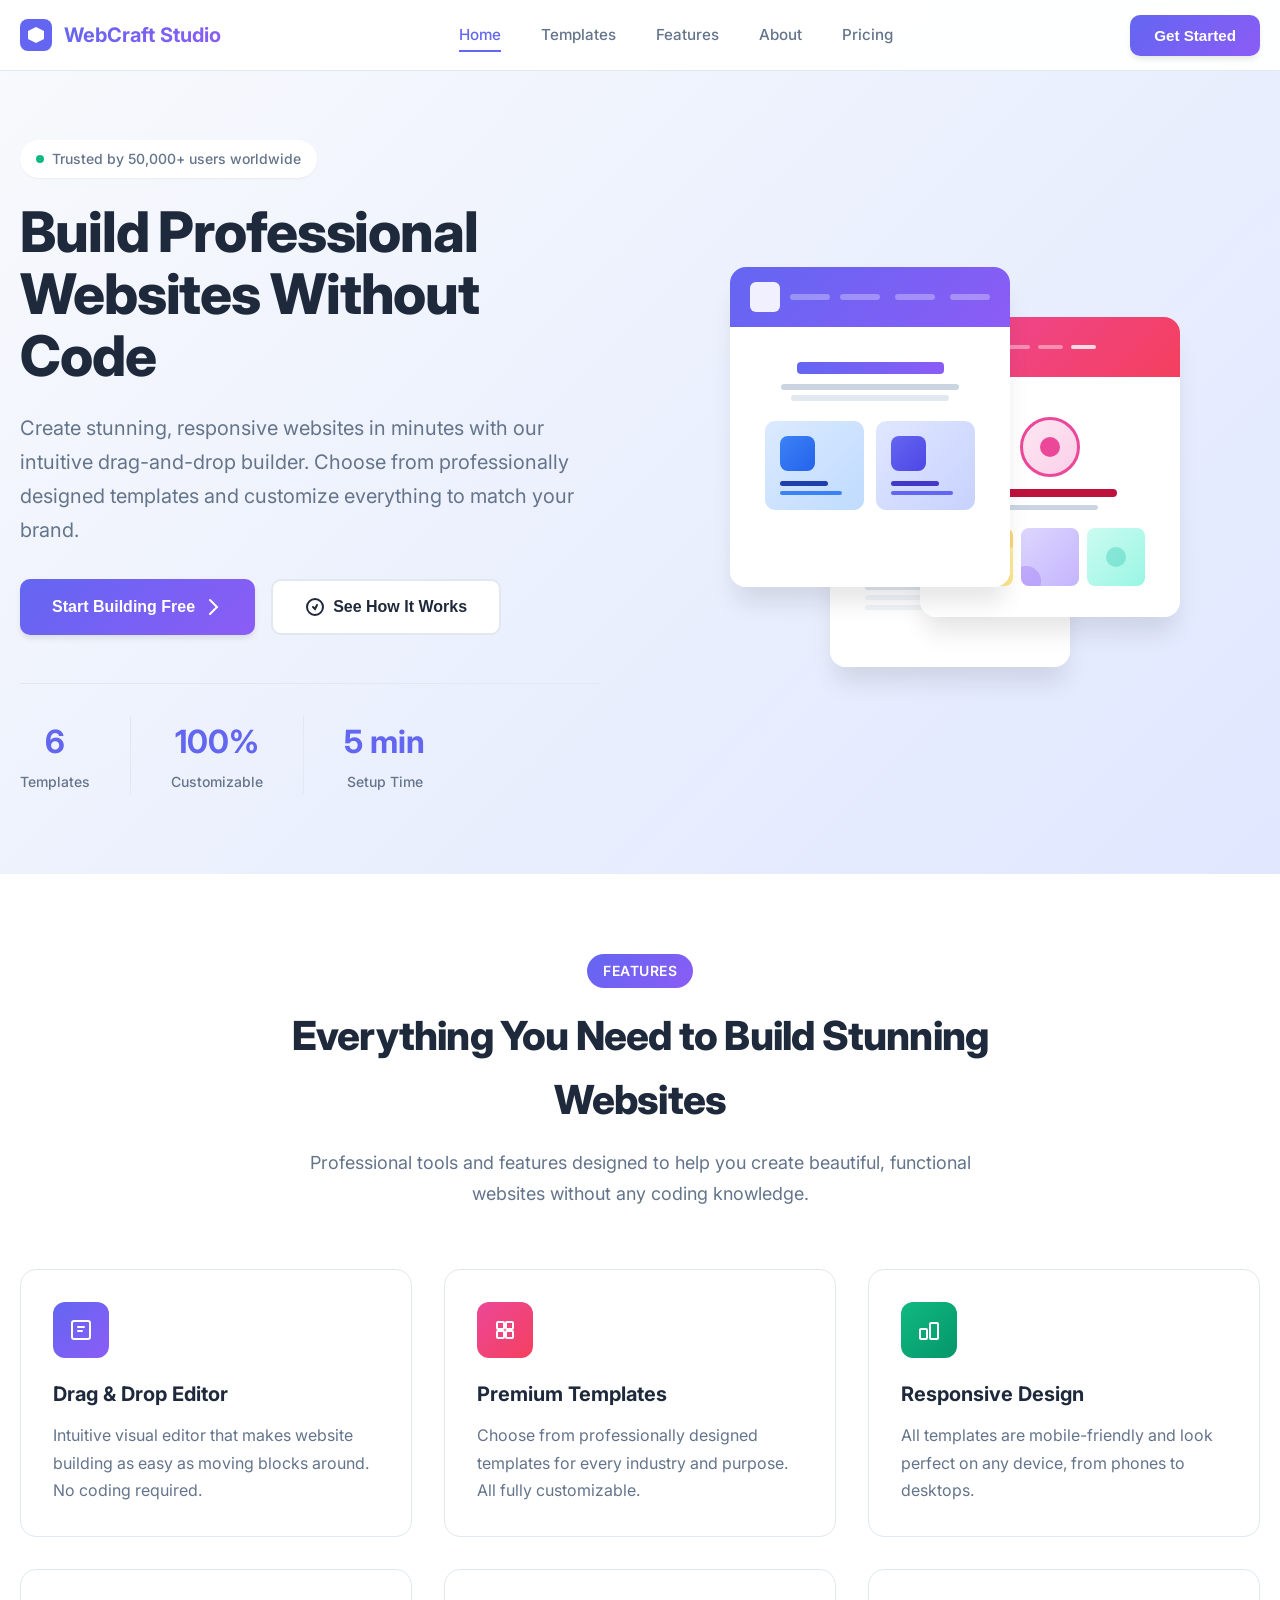
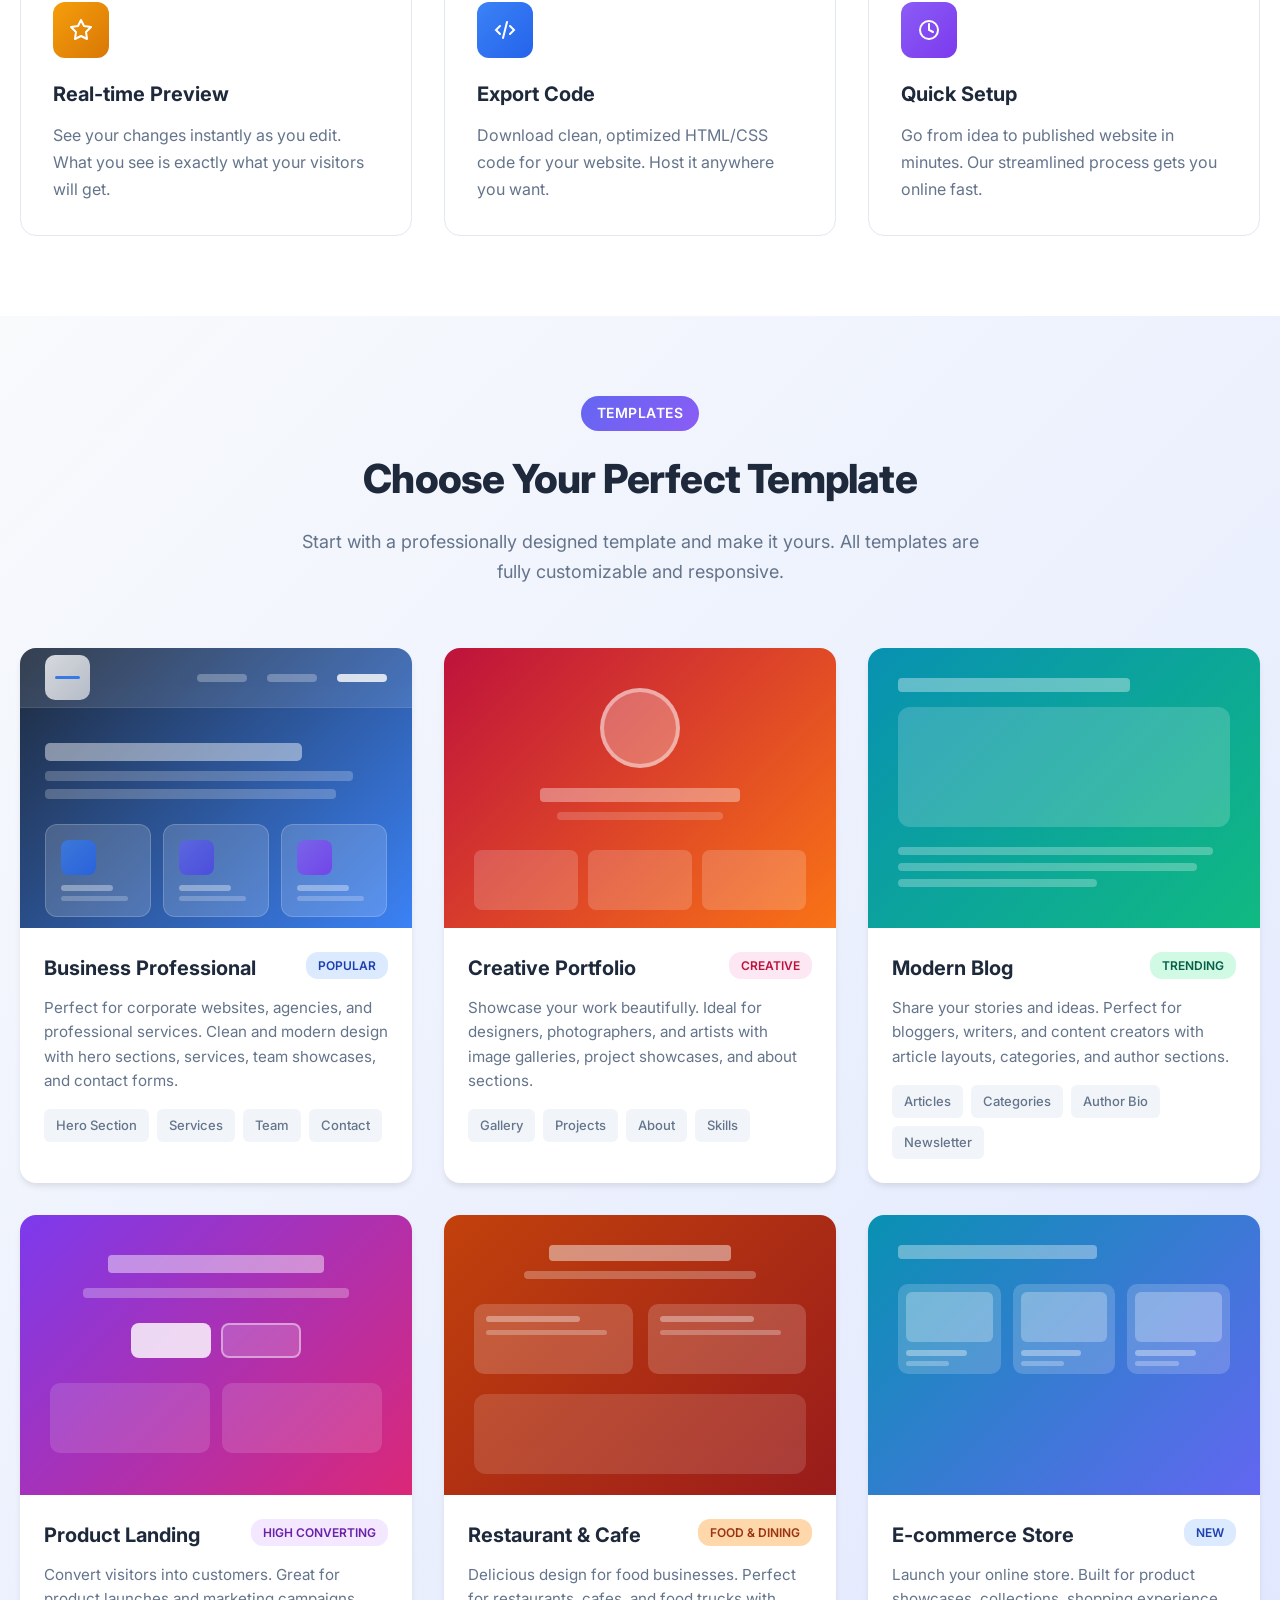
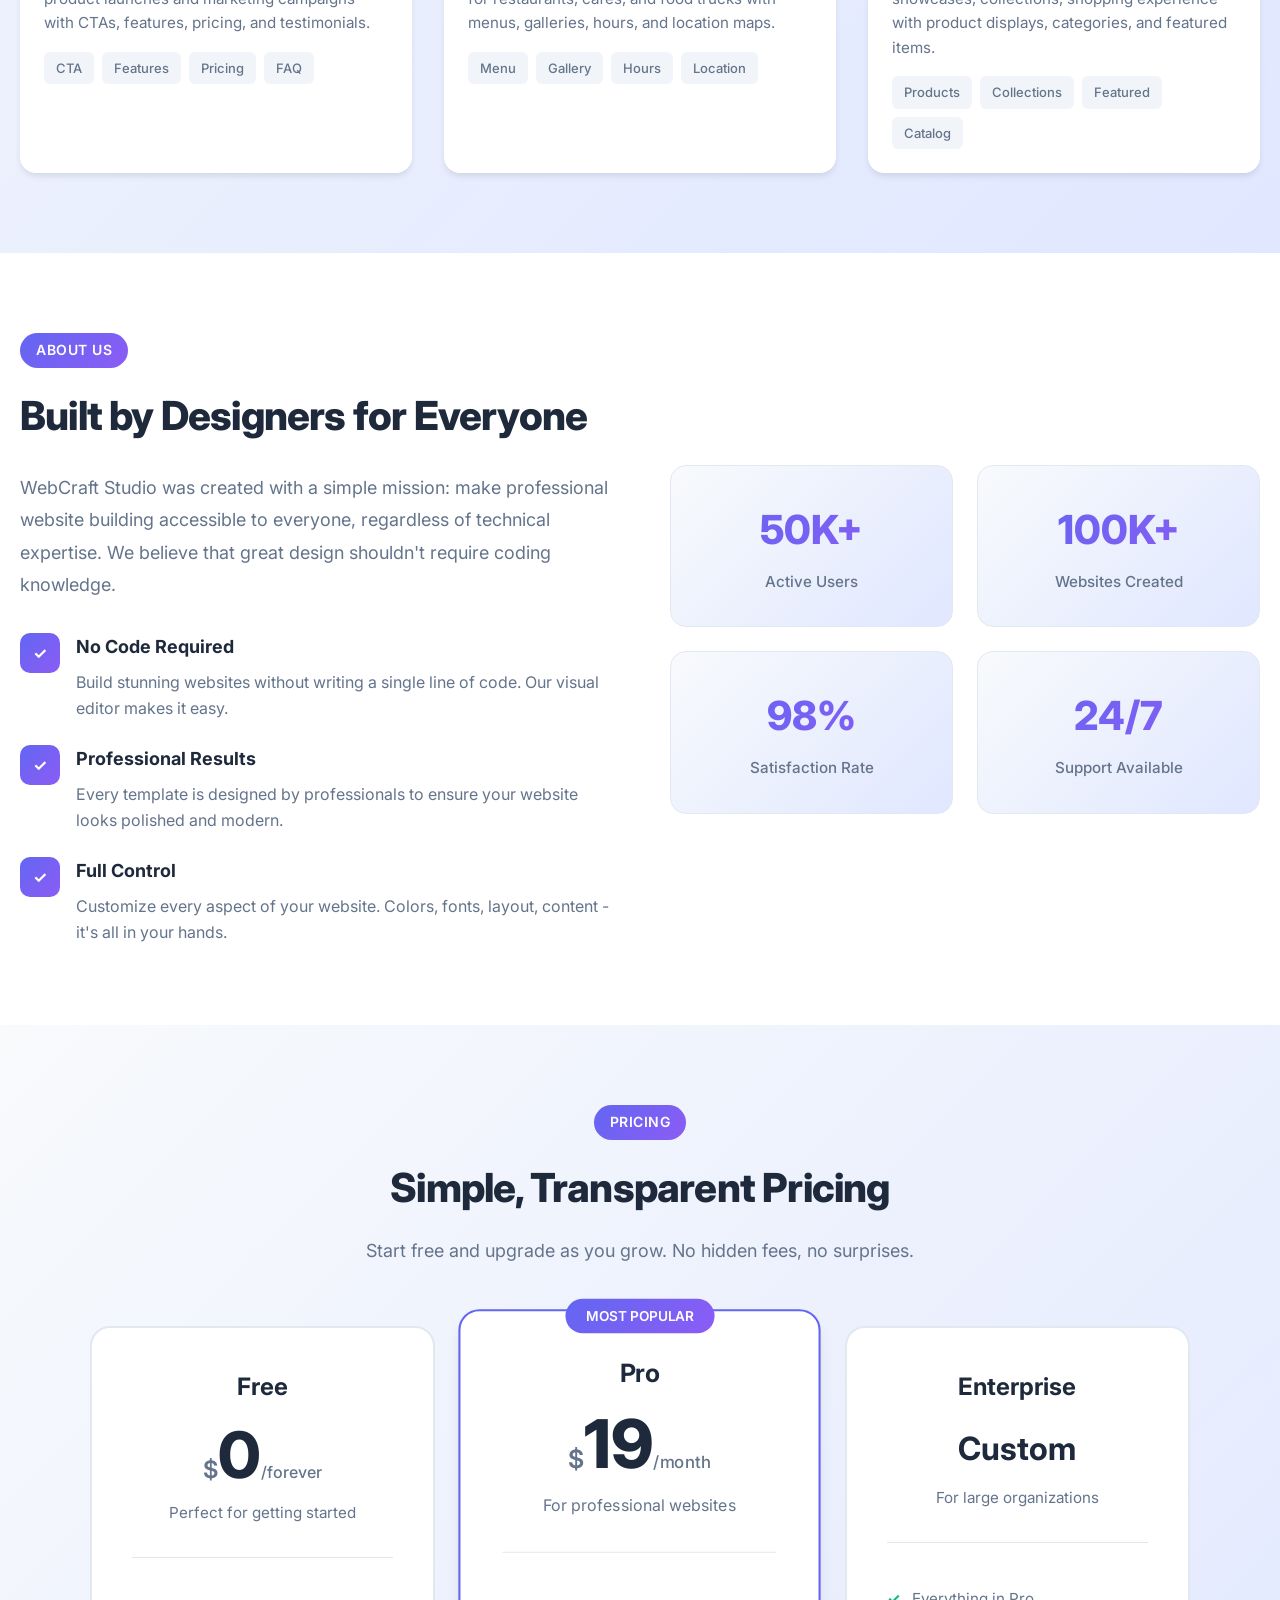
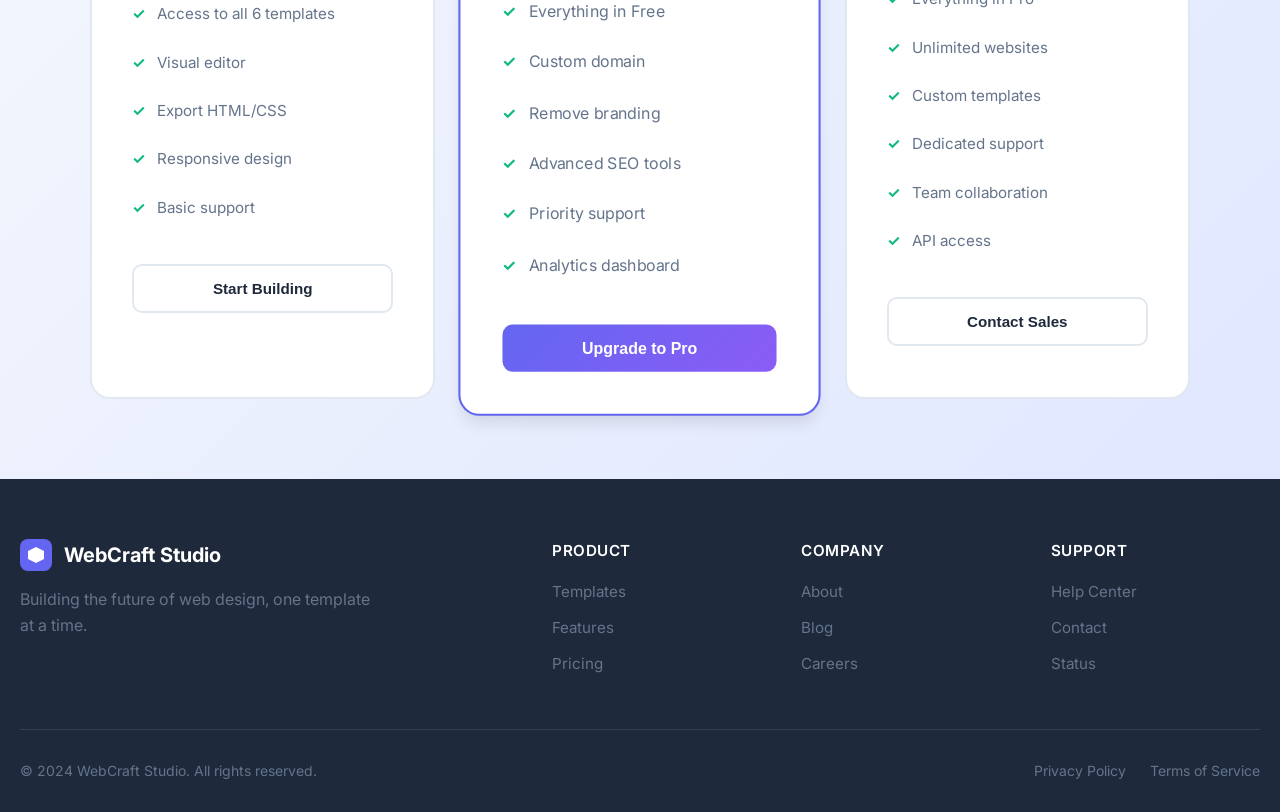
==== Frotend/index.html @ 10e868ba "Add files via upload" ====
<!DOCTYPE html>
<html lang="en">
<head>
    <meta charset="UTF-8">
    <meta name="viewport" content="width=device-width, initial-scale=1.0">
    <title>WebCraft Studio - Professional Website Builder</title>
    <link rel="stylesheet" href="styles.css">
    <link href="https://fonts.googleapis.com/css2?family=Inter:wght@300;400;500;600;700;800&display=swap" rel="stylesheet">
</head>
<body>
    <!-- Navigation -->
    <nav class="navbar">
        <div class="nav-container">
            <div class="nav-brand">
                <svg width="32" height="32" viewBox="0 0 32 32" fill="none">
                    <rect width="32" height="32" rx="8" fill="url(#gradient)"/>
                    <path d="M8 12L16 8L24 12V20L16 24L8 20V12Z" fill="white"/>
                    <defs>
                        <linearGradient id="gradient" x1="0" y1="0" x2="32" y2="32">
                            <stop offset="0%" stop-color="#6366f1"/>
                            <stop offset="100%" stop-color="#8b5cf6"/>
                        </linearGradient>
                    </defs>
                </svg>
                <span class="brand-name">WebCraft Studio</span>
            </div>
            <ul class="nav-links">
                <li><a href="#home" class="nav-link active">Home</a></li>
                <li><a href="#templates" class="nav-link">Templates</a></li>
                <li><a href="#features" class="nav-link">Features</a></li>
                <li><a href="#about" class="nav-link">About</a></li>
                <li><a href="#pricing" class="nav-link">Pricing</a></li>
            </ul>
            <button class="btn-primary" onclick="scrollToTemplates()">Get Started</button>
        </div>
    </nav>

    <!-- Hero Section -->
    <section id="home" class="hero-section">
        <div class="hero-container">
            <div class="hero-content">
                <div class="hero-badge">
                    <span class="badge-dot"></span>
                    <span>Trusted by 50,000+ users worldwide</span>
                </div>
                <h1 class="hero-title">Build Professional Websites Without Code</h1>
                <p class="hero-description">Create stunning, responsive websites in minutes with our intuitive drag-and-drop builder. Choose from professionally designed templates and customize everything to match your brand.</p>
                <div class="hero-actions">
                    <button class="btn-primary btn-large" onclick="scrollToTemplates()">
                        Start Building Free
                        <svg width="20" height="20" viewBox="0 0 20 20" fill="none">
                            <path d="M7 3L14 10L7 17" stroke="currentColor" stroke-width="2" stroke-linecap="round"/>
                        </svg>
                    </button>
                    <button class="btn-secondary btn-large" onclick="window.location.href='#features'">
                        <svg width="20" height="20" viewBox="0 0 20 20" fill="none">
                            <circle cx="10" cy="10" r="8" stroke="currentColor" stroke-width="2"/>
                            <path d="M8 10L10 12L12 8" stroke="currentColor" stroke-width="2" stroke-linecap="round"/>
                        </svg>
                        See How It Works
                    </button>
                </div>
                <div class="hero-stats">
                    <div class="stat-item">
                        <div class="stat-number">6</div>
                        <div class="stat-label">Templates</div>
                    </div>
                    <div class="stat-divider"></div>
                    <div class="stat-item">
                        <div class="stat-number">100%</div>
                        <div class="stat-label">Customizable</div>
                    </div>
                    <div class="stat-divider"></div>
                    <div class="stat-item">
                        <div class="stat-number">5 min</div>
                        <div class="stat-label">Setup Time</div>
                    </div>
                </div>
            </div>
            <div class="hero-visual">
                <div class="visual-card card-1">
                    <div class="card-header">
                        <div style="display: flex; align-items: center; padding: 15px 20px; gap: 10px;">
                            <div style="width: 30px; height: 30px; background: white; border-radius: 6px; opacity: 0.9;"></div>
                            <div style="flex: 1; height: 6px; background: rgba(255,255,255,0.3); border-radius: 3px; max-width: 100px;"></div>
                            <div style="display: flex; gap: 15px; margin-left: auto;">
                                <div style="width: 40px; height: 6px; background: rgba(255,255,255,0.3); border-radius: 3px;"></div>
                                <div style="width: 40px; height: 6px; background: rgba(255,255,255,0.3); border-radius: 3px;"></div>
                                <div style="width: 40px; height: 6px; background: rgba(255,255,255,0.3); border-radius: 3px;"></div>
                            </div>
                        </div>
                    </div>
                    <div class="card-body">
                        <div style="text-align: center; padding: 15px;">
                            <div class="card-content-line" style="width: 70%; height: 12px; background: linear-gradient(90deg, #6366f1 0%, #8b5cf6 100%); border-radius: 4px; margin: 0 auto 10px;"></div>
                            <div class="card-content-line" style="width: 85%; height: 6px; background: #cbd5e1; border-radius: 4px; margin: 0 auto 5px;"></div>
                            <div class="card-content-line" style="width: 75%; height: 6px; background: #e2e8f0; border-radius: 4px; margin: 0 auto 20px;"></div>
                            <div style="display: grid; grid-template-columns: 1fr 1fr; gap: 12px;">
                                <div style="background: linear-gradient(135deg, #dbeafe 0%, #bfdbfe 100%); border-radius: 10px; padding: 15px; position: relative;">
                                    <div style="width: 35px; height: 35px; background: linear-gradient(135deg, #3b82f6 0%, #2563eb 100%); border-radius: 8px; margin-bottom: 10px;"></div>
                                    <div style="height: 5px; background: #1e40af; border-radius: 3px; width: 70%; margin-bottom: 5px;"></div>
                                    <div style="height: 4px; background: #3b82f6; border-radius: 3px; width: 90%;"></div>
                                </div>
                                <div style="background: linear-gradient(135deg, #e0e7ff 0%, #c7d2fe 100%); border-radius: 10px; padding: 15px; position: relative;">
                                    <div style="width: 35px; height: 35px; background: linear-gradient(135deg, #6366f1 0%, #4f46e5 100%); border-radius: 8px; margin-bottom: 10px;"></div>
                                    <div style="height: 5px; background: #4338ca; border-radius: 3px; width: 70%; margin-bottom: 5px;"></div>
                                    <div style="height: 4px; background: #6366f1; border-radius: 3px; width: 90%;"></div>
                                </div>
                            </div>
                        </div>
                    </div>
                </div>
                <div class="visual-card card-2">
                    <div class="card-header" style="background: linear-gradient(135deg, #ec4899 0%, #f43f5e 100%);">
                        <div style="display: flex; justify-content: center; align-items: center; height: 100%; gap: 8px;">
                            <div style="width: 25px; height: 4px; background: rgba(255,255,255,0.4); border-radius: 2px;"></div>
                            <div style="width: 25px; height: 4px; background: rgba(255,255,255,0.4); border-radius: 2px;"></div>
                            <div style="width: 25px; height: 4px; background: rgba(255,255,255,0.8); border-radius: 2px;"></div>
                        </div>
                    </div>
                    <div class="card-body">
                        <div style="text-align: center; padding: 20px 15px;">
                            <div style="width: 60px; height: 60px; background: linear-gradient(135deg, #fce7f3 0%, #fbcfe8 100%); border: 3px solid #ec4899; border-radius: 50%; margin: 0 auto 12px; position: relative;">
                                <div style="position: absolute; top: 50%; left: 50%; transform: translate(-50%, -50%); width: 20px; height: 20px; background: #ec4899; border-radius: 50%;"></div>
                            </div>
                            <div class="card-content-line" style="width: 70%; height: 8px; background: #be123c; border-radius: 4px; margin: 0 auto 8px;"></div>
                            <div class="card-content-line" style="width: 50%; height: 5px; background: #cbd5e1; border-radius: 4px; margin: 0 auto 18px;"></div>
                            <div style="display: grid; grid-template-columns: 1fr 1fr 1fr; gap: 8px;">
                                <div style="aspect-ratio: 1; background: linear-gradient(135deg, #fef3c7 0%, #fde68a 100%); border-radius: 8px; position: relative; overflow: hidden;">
                                    <div style="position: absolute; top: -10px; right: -10px; width: 30px; height: 30px; background: rgba(245, 158, 11, 0.3); border-radius: 50%;"></div>
                                </div>
                                <div style="aspect-ratio: 1; background: linear-gradient(135deg, #ddd6fe 0%, #c4b5fd 100%); border-radius: 8px; position: relative; overflow: hidden;">
                                    <div style="position: absolute; bottom: -10px; left: -10px; width: 30px; height: 30px; background: rgba(139, 92, 246, 0.3); border-radius: 50%;"></div>
                                </div>
                                <div style="aspect-ratio: 1; background: linear-gradient(135deg, #ccfbf1 0%, #99f6e4 100%); border-radius: 8px; position: relative; overflow: hidden;">
                                    <div style="position: absolute; top: 50%; left: 50%; transform: translate(-50%, -50%); width: 20px; height: 20px; background: rgba(20, 184, 166, 0.3); border-radius: 50%;"></div>
                                </div>
                            </div>
                        </div>
                    </div>
                </div>
                <div class="visual-card card-3">
                    <div class="card-header" style="background: linear-gradient(135deg, #10b981 0%, #059669 100%);">
                        <div style="padding: 15px 20px;">
                            <div style="height: 8px; background: rgba(255,255,255,0.9); border-radius: 4px; width: 50%;"></div>
                        </div>
                    </div>
                    <div class="card-body">
                        <div style="padding: 15px;">
                            <div class="card-content-line" style="width: 75%; height: 9px; background: #065f46; border-radius: 4px; margin-bottom: 12px;"></div>
                            <div style="height: 70px; background: linear-gradient(135deg, #d1fae5 0%, #a7f3d0 100%); border-radius: 10px; margin-bottom: 12px; position: relative; overflow: hidden;">
                                <div style="position: absolute; top: 0; left: 0; right: 0; height: 25px; background: linear-gradient(90deg, rgba(16,185,129,0.2) 0%, rgba(5,150,105,0.3) 100%);"></div>
                                <div style="position: absolute; bottom: 10px; left: 10px; right: 10px;">
                                    <div style="height: 4px; background: rgba(5,150,105,0.4); border-radius: 2px; width: 80%; margin-bottom: 4px;"></div>
                                    <div style="height: 4px; background: rgba(5,150,105,0.3); border-radius: 2px; width: 60%;"></div>
                                </div>
                            </div>
                            <div class="card-content-line" style="width: 90%; height: 5px; background: #e2e8f0; border-radius: 3px; margin-bottom: 5px;"></div>
                            <div class="card-content-line" style="width: 85%; height: 5px; background: #f1f5f9; border-radius: 3px; margin-bottom: 5px;"></div>
                            <div class="card-content-line" style="width: 65%; height: 5px; background: #f1f5f9; border-radius: 3px;"></div>
                        </div>
                    </div>
                </div>
            </div>
        </div>
    </section>

    <!-- Features Section -->
    <section id="features" class="features-section">
        <div class="section-container">
            <div class="section-header">
                <span class="section-badge">Features</span>
                <h2 class="section-title">Everything You Need to Build Stunning Websites</h2>
                <p class="section-description">Professional tools and features designed to help you create beautiful, functional websites without any coding knowledge.</p>
            </div>
            <div class="features-grid">
                <div class="feature-card">
                    <div class="feature-icon" style="background: linear-gradient(135deg, #6366f1 0%, #8b5cf6 100%);">
                        <svg width="24" height="24" viewBox="0 0 24 24" fill="none">
                            <rect x="3" y="3" width="18" height="18" rx="2" stroke="white" stroke-width="2"/>
                            <path d="M9 9H15M9 13H13" stroke="white" stroke-width="2" stroke-linecap="round"/>
                        </svg>
                    </div>
                    <h3>Drag & Drop Editor</h3>
                    <p>Intuitive visual editor that makes website building as easy as moving blocks around. No coding required.</p>
                </div>
                <div class="feature-card">
                    <div class="feature-icon" style="background: linear-gradient(135deg, #ec4899 0%, #f43f5e 100%);">
                        <svg width="24" height="24" viewBox="0 0 24 24" fill="none">
                            <rect x="4" y="4" width="7" height="7" rx="1" stroke="white" stroke-width="2"/>
                            <rect x="13" y="4" width="7" height="7" rx="1" stroke="white" stroke-width="2"/>
                            <rect x="4" y="13" width="7" height="7" rx="1" stroke="white" stroke-width="2"/>
                            <rect x="13" y="13" width="7" height="7" rx="1" stroke="white" stroke-width="2"/>
                        </svg>
                    </div>
                    <h3>Premium Templates</h3>
                    <p>Choose from professionally designed templates for every industry and purpose. All fully customizable.</p>
                </div>
                <div class="feature-card">
                    <div class="feature-icon" style="background: linear-gradient(135deg, #10b981 0%, #059669 100%);">
                        <svg width="24" height="24" viewBox="0 0 24 24" fill="none">
                            <rect x="3" y="11" width="7" height="10" rx="1" stroke="white" stroke-width="2"/>
                            <rect x="13" y="5" width="8" height="16" rx="1" stroke="white" stroke-width="2"/>
                        </svg>
                    </div>
                    <h3>Responsive Design</h3>
                    <p>All templates are mobile-friendly and look perfect on any device, from phones to desktops.</p>
                </div>
                <div class="feature-card">
                    <div class="feature-icon" style="background: linear-gradient(135deg, #f59e0b 0%, #d97706 100%);">
                        <svg width="24" height="24" viewBox="0 0 24 24" fill="none">
                            <path d="M12 2L15 8L22 9L17 14L18 21L12 18L6 21L7 14L2 9L9 8L12 2Z" stroke="white" stroke-width="2" stroke-linejoin="round"/>
                        </svg>
                    </div>
                    <h3>Real-time Preview</h3>
                    <p>See your changes instantly as you edit. What you see is exactly what your visitors will get.</p>
                </div>
                <div class="feature-card">
                    <div class="feature-icon" style="background: linear-gradient(135deg, #3b82f6 0%, #2563eb 100%);">
                        <svg width="24" height="24" viewBox="0 0 24 24" fill="none">
                            <path d="M7 8L3 12L7 16M17 8L21 12L17 16M14 4L10 20" stroke="white" stroke-width="2" stroke-linecap="round"/>
                        </svg>
                    </div>
                    <h3>Export Code</h3>
                    <p>Download clean, optimized HTML/CSS code for your website. Host it anywhere you want.</p>
                </div>
                <div class="feature-card">
                    <div class="feature-icon" style="background: linear-gradient(135deg, #8b5cf6 0%, #7c3aed 100%);">
                        <svg width="24" height="24" viewBox="0 0 24 24" fill="none">
                            <circle cx="12" cy="12" r="9" stroke="white" stroke-width="2"/>
                            <path d="M12 6V12L16 14" stroke="white" stroke-width="2" stroke-linecap="round"/>
                        </svg>
                    </div>
                    <h3>Quick Setup</h3>
                    <p>Go from idea to published website in minutes. Our streamlined process gets you online fast.</p>
                </div>
            </div>
        </div>
    </section>

    <!-- Templates Section -->
    <section id="templates" class="templates-section">
        <div class="section-container">
            <div class="section-header">
                <span class="section-badge">Templates</span>
                <h2 class="section-title">Choose Your Perfect Template</h2>
                <p class="section-description">Start with a professionally designed template and make it yours. All templates are fully customizable and responsive.</p>
            </div>
            <div class="templates-grid">
                <!-- Template 1: Business -->
                <div class="template-card" data-template="business">
                    <div class="template-image" style="background: linear-gradient(135deg, #1e293b 0%, #3b82f6 100%); position: relative; overflow: hidden;">
                        <div class="template-mockup">
                            <div class="mockup-header" style="background: rgba(255,255,255,0.12); height: 60px; display: flex; align-items: center; padding: 0 25px; gap: 15px; border-bottom: 1px solid rgba(255,255,255,0.1);">
                                <div style="width: 45px; height: 45px; background: linear-gradient(135deg, rgba(255,255,255,0.9) 0%, rgba(255,255,255,0.7) 100%); border-radius: 10px; display: flex; align-items: center; justify-content: center;">
                                    <div style="width: 25px; height: 3px; background: #3b82f6; border-radius: 2px;"></div>
                                </div>
                                <div style="flex: 1; display: flex; gap: 20px; justify-content: flex-end;">
                                    <div style="height: 8px; background: rgba(255,255,255,0.3); border-radius: 4px; width: 50px;"></div>
                                    <div style="height: 8px; background: rgba(255,255,255,0.3); border-radius: 4px; width: 50px;"></div>
                                    <div style="height: 8px; background: rgba(255,255,255,0.9); border-radius: 4px; width: 50px;"></div>
                                </div>
                            </div>
                            <div style="padding: 35px 25px;">
                                <div style="height: 18px; background: rgba(255,255,255,0.5); border-radius: 5px; margin-bottom: 10px; width: 75%;"></div>
                                <div style="height: 10px; background: rgba(255,255,255,0.25); border-radius: 4px; margin-bottom: 8px; width: 90%;"></div>
                                <div style="height: 10px; background: rgba(255,255,255,0.25); border-radius: 4px; margin-bottom: 25px; width: 85%;"></div>
                                <div style="display: grid; grid-template-columns: 1fr 1fr 1fr; gap: 12px;">
                                    <div style="background: rgba(255,255,255,0.18); border-radius: 12px; padding: 15px; border: 1px solid rgba(255,255,255,0.2);">
                                        <div style="width: 35px; height: 35px; background: linear-gradient(135deg, rgba(59,130,246,0.8) 0%, rgba(37,99,235,0.9) 100%); border-radius: 8px; margin-bottom: 10px;"></div>
                                        <div style="height: 6px; background: rgba(255,255,255,0.4); border-radius: 3px; width: 70%; margin-bottom: 5px;"></div>
                                        <div style="height: 5px; background: rgba(255,255,255,0.25); border-radius: 3px; width: 90%;"></div>
                                    </div>
                                    <div style="background: rgba(255,255,255,0.18); border-radius: 12px; padding: 15px; border: 1px solid rgba(255,255,255,0.2);">
                                        <div style="width: 35px; height: 35px; background: linear-gradient(135deg, rgba(99,102,241,0.8) 0%, rgba(79,70,229,0.9) 100%); border-radius: 8px; margin-bottom: 10px;"></div>
                                        <div style="height: 6px; background: rgba(255,255,255,0.4); border-radius: 3px; width: 70%; margin-bottom: 5px;"></div>
                                        <div style="height: 5px; background: rgba(255,255,255,0.25); border-radius: 3px; width: 90%;"></div>
                                    </div>
                                    <div style="background: rgba(255,255,255,0.18); border-radius: 12px; padding: 15px; border: 1px solid rgba(255,255,255,0.2);">
                                        <div style="width: 35px; height: 35px; background: linear-gradient(135deg, rgba(139,92,246,0.8) 0%, rgba(124,58,237,0.9) 100%); border-radius: 8px; margin-bottom: 10px;"></div>
                                        <div style="height: 6px; background: rgba(255,255,255,0.4); border-radius: 3px; width: 70%; margin-bottom: 5px;"></div>
                                        <div style="height: 5px; background: rgba(255,255,255,0.25); border-radius: 3px; width: 90%;"></div>
                                    </div>
                                </div>
                            </div>
                        </div>
                        <div class="template-overlay">
                            <button class="btn-preview" onclick="selectTemplate('business')">
                                Select Template
                                <svg width="16" height="16" viewBox="0 0 16 16" fill="none">
                                    <path d="M6 3L11 8L6 13" stroke="currentColor" stroke-width="2" stroke-linecap="round"/>
                                </svg>
                            </button>
                        </div>
                    </div>
                    <div class="template-info">
                        <div class="template-header">
                            <h3>Business Professional</h3>
                            <span class="template-badge popular">Popular</span>
                        </div>
                        <p>Perfect for corporate websites, agencies, and professional services. Clean and modern design with hero sections, services, team showcases, and contact forms.</p>
                        <div class="template-features">
                            <span class="feature-tag">Hero Section</span>
                            <span class="feature-tag">Services</span>
                            <span class="feature-tag">Team</span>
                            <span class="feature-tag">Contact</span>
                        </div>
                    </div>
                </div>

                <!-- Template 2: Portfolio -->
                <div class="template-card" data-template="portfolio">
                    <div class="template-image" style="background: linear-gradient(135deg, #be123c 0%, #f97316 100%); position: relative; overflow: hidden;">
                        <div class="template-mockup">
                            <div style="padding: 40px 30px; text-align: center;">
                                <div style="width: 80px; height: 80px; background: rgba(255,255,255,0.3); border-radius: 50%; margin: 0 auto 20px; border: 4px solid rgba(255,255,255,0.5);"></div>
                                <div style="height: 14px; background: rgba(255,255,255,0.4); border-radius: 4px; margin: 0 auto 10px; width: 60%;"></div>
                                <div style="height: 8px; background: rgba(255,255,255,0.2); border-radius: 4px; margin: 0 auto 30px; width: 50%;"></div>
                                <div style="display: grid; grid-template-columns: 1fr 1fr 1fr; gap: 10px;">
                                    <div style="height: 60px; background: rgba(255,255,255,0.2); border-radius: 8px;"></div>
                                    <div style="height: 60px; background: rgba(255,255,255,0.2); border-radius: 8px;"></div>
                                    <div style="height: 60px; background: rgba(255,255,255,0.2); border-radius: 8px;"></div>
                                </div>
                            </div>
                        </div>
                        <div class="template-overlay">
                            <button class="btn-preview" onclick="selectTemplate('portfolio')">
                                Select Template
                                <svg width="16" height="16" viewBox="0 0 16 16" fill="none">
                                    <path d="M6 3L11 8L6 13" stroke="currentColor" stroke-width="2" stroke-linecap="round"/>
                                </svg>
                            </button>
                        </div>
                    </div>
                    <div class="template-info">
                        <div class="template-header">
                            <h3>Creative Portfolio</h3>
                            <span class="template-badge creative">Creative</span>
                        </div>
                        <p>Showcase your work beautifully. Ideal for designers, photographers, and artists with image galleries, project showcases, and about sections.</p>
                        <div class="template-features">
                            <span class="feature-tag">Gallery</span>
                            <span class="feature-tag">Projects</span>
                            <span class="feature-tag">About</span>
                            <span class="feature-tag">Skills</span>
                        </div>
                    </div>
                </div>

                <!-- Template 3: Blog -->
                <div class="template-card" data-template="blog">
                    <div class="template-image" style="background: linear-gradient(135deg, #0891b2 0%, #10b981 100%); position: relative; overflow: hidden;">
                        <div class="template-mockup">
                            <div style="padding: 30px;">
                                <div style="height: 14px; background: rgba(255,255,255,0.4); border-radius: 4px; margin-bottom: 15px; width: 70%;"></div>
                                <div style="height: 120px; background: rgba(255,255,255,0.2); border-radius: 12px; margin-bottom: 20px;"></div>
                                <div style="height: 8px; background: rgba(255,255,255,0.3); border-radius: 4px; margin-bottom: 8px; width: 95%;"></div>
                                <div style="height: 8px; background: rgba(255,255,255,0.3); border-radius: 4px; margin-bottom: 8px; width: 90%;"></div>
                                <div style="height: 8px; background: rgba(255,255,255,0.3); border-radius: 4px; width: 60%;"></div>
                            </div>
                        </div>
                        <div class="template-overlay">
                            <button class="btn-preview" onclick="selectTemplate('blog')">
                                Select Template
                                <svg width="16" height="16" viewBox="0 0 16 16" fill="none">
                                    <path d="M6 3L11 8L6 13" stroke="currentColor" stroke-width="2" stroke-linecap="round"/>
                                </svg>
                            </button>
                        </div>
                    </div>
                    <div class="template-info">
                        <div class="template-header">
                            <h3>Modern Blog</h3>
                            <span class="template-badge trending">Trending</span>
                        </div>
                        <p>Share your stories and ideas. Perfect for bloggers, writers, and content creators with article layouts, categories, and author sections.</p>
                        <div class="template-features">
                            <span class="feature-tag">Articles</span>
                            <span class="feature-tag">Categories</span>
                            <span class="feature-tag">Author Bio</span>
                            <span class="feature-tag">Newsletter</span>
                        </div>
                    </div>
                </div>

                <!-- Template 4: Landing Page -->
                <div class="template-card" data-template="landing">
                    <div class="template-image" style="background: linear-gradient(135deg, #7c3aed 0%, #db2777 100%); position: relative; overflow: hidden;">
                        <div class="template-mockup">
                            <div style="padding: 40px 30px; text-align: center;">
                                <div style="height: 18px; background: rgba(255,255,255,0.5); border-radius: 4px; margin: 0 auto 15px; width: 65%;"></div>
                                <div style="height: 10px; background: rgba(255,255,255,0.3); border-radius: 4px; margin: 0 auto 25px; width: 80%;"></div>
                                <div style="display: flex; gap: 10px; justify-content: center; margin-bottom: 25px;">
                                    <div style="width: 80px; height: 35px; background: rgba(255,255,255,0.9); border-radius: 8px;"></div>
                                    <div style="width: 80px; height: 35px; background: rgba(255,255,255,0.2); border-radius: 8px; border: 2px solid rgba(255,255,255,0.5);"></div>
                                </div>
                                <div style="display: grid; grid-template-columns: 1fr 1fr; gap: 12px;">
                                    <div style="height: 70px; background: rgba(255,255,255,0.15); border-radius: 10px;"></div>
                                    <div style="height: 70px; background: rgba(255,255,255,0.15); border-radius: 10px;"></div>
                                </div>
                            </div>
                        </div>
                        <div class="template-overlay">
                            <button class="btn-preview" onclick="selectTemplate('landing')">
                                Select Template
                                <svg width="16" height="16" viewBox="0 0 16 16" fill="none">
                                    <path d="M6 3L11 8L6 13" stroke="currentColor" stroke-width="2" stroke-linecap="round"/>
                                </svg>
                            </button>
                        </div>
                    </div>
                    <div class="template-info">
                        <div class="template-header">
                            <h3>Product Landing</h3>
                            <span class="template-badge converting">High Converting</span>
                        </div>
                        <p>Convert visitors into customers. Great for product launches and marketing campaigns with CTAs, features, pricing, and testimonials.</p>
                        <div class="template-features">
                            <span class="feature-tag">CTA</span>
                            <span class="feature-tag">Features</span>
                            <span class="feature-tag">Pricing</span>
                            <span class="feature-tag">FAQ</span>
                        </div>
                    </div>
                </div>

                <!-- Template 5: Restaurant -->
                <div class="template-card" data-template="restaurant">
                    <div class="template-image" style="background: linear-gradient(135deg, #c2410c 0%, #991b1b 100%); position: relative; overflow: hidden;">
                        <div class="template-mockup">
                            <div style="padding: 30px; text-align: center;">
                                <div style="height: 16px; background: rgba(255,255,255,0.5); border-radius: 4px; margin: 0 auto 10px; width: 55%;"></div>
                                <div style="height: 8px; background: rgba(255,255,255,0.3); border-radius: 4px; margin: 0 auto 25px; width: 70%;"></div>
                                <div style="display: grid; grid-template-columns: 1fr 1fr; gap: 15px; margin-bottom: 20px;">
                                    <div style="height: 70px; background: rgba(255,255,255,0.2); border-radius: 10px; padding: 12px;">
                                        <div style="height: 6px; background: rgba(255,255,255,0.4); border-radius: 3px; margin-bottom: 8px; width: 70%;"></div>
                                        <div style="height: 5px; background: rgba(255,255,255,0.3); border-radius: 3px; width: 90%;"></div>
                                    </div>
                                    <div style="height: 70px; background: rgba(255,255,255,0.2); border-radius: 10px; padding: 12px;">
                                        <div style="height: 6px; background: rgba(255,255,255,0.4); border-radius: 3px; margin-bottom: 8px; width: 70%;"></div>
                                        <div style="height: 5px; background: rgba(255,255,255,0.3); border-radius: 3px; width: 90%;"></div>
                                    </div>
                                </div>
                                <div style="height: 80px; background: rgba(255,255,255,0.15); border-radius: 12px;"></div>
                            </div>
                        </div>
                        <div class="template-overlay">
                            <button class="btn-preview" onclick="selectTemplate('restaurant')">
                                Select Template
                                <svg width="16" height="16" viewBox="0 0 16 16" fill="none">
                                    <path d="M6 3L11 8L6 13" stroke="currentColor" stroke-width="2" stroke-linecap="round"/>
                                </svg>
                            </button>
                        </div>
                    </div>
                    <div class="template-info">
                        <div class="template-header">
                            <h3>Restaurant & Cafe</h3>
                            <span class="template-badge food">Food & Dining</span>
                        </div>
                        <p>Delicious design for food businesses. Perfect for restaurants, cafes, and food trucks with menus, galleries, hours, and location maps.</p>
                        <div class="template-features">
                            <span class="feature-tag">Menu</span>
                            <span class="feature-tag">Gallery</span>
                            <span class="feature-tag">Hours</span>
                            <span class="feature-tag">Location</span>
                        </div>
                    </div>
                </div>

                <!-- Template 6: E-commerce (NEW) -->
                <div class="template-card" data-template="ecommerce">
                    <div class="template-image" style="background: linear-gradient(135deg, #0891b2 0%, #6366f1 100%); position: relative; overflow: hidden;">
                        <div class="template-mockup">
                            <div style="padding: 30px;">
                                <div style="height: 14px; background: rgba(255,255,255,0.4); border-radius: 4px; margin-bottom: 25px; width: 60%;"></div>
                                <div style="display: grid; grid-template-columns: 1fr 1fr 1fr; gap: 12px; margin-bottom: 20px;">
                                    <div style="background: rgba(255,255,255,0.2); border-radius: 10px; padding: 8px;">
                                        <div style="height: 50px; background: rgba(255,255,255,0.3); border-radius: 6px; margin-bottom: 8px;"></div>
                                        <div style="height: 6px; background: rgba(255,255,255,0.4); border-radius: 3px; margin-bottom: 5px; width: 70%;"></div>
                                        <div style="height: 5px; background: rgba(255,255,255,0.3); border-radius: 3px; width: 50%;"></div>
                                    </div>
                                    <div style="background: rgba(255,255,255,0.2); border-radius: 10px; padding: 8px;">
                                        <div style="height: 50px; background: rgba(255,255,255,0.3); border-radius: 6px; margin-bottom: 8px;"></div>
                                        <div style="height: 6px; background: rgba(255,255,255,0.4); border-radius: 3px; margin-bottom: 5px; width: 70%;"></div>
                                        <div style="height: 5px; background: rgba(255,255,255,0.3); border-radius: 3px; width: 50%;"></div>
                                    </div>
                                    <div style="background: rgba(255,255,255,0.2); border-radius: 10px; padding: 8px;">
                                        <div style="height: 50px; background: rgba(255,255,255,0.3); border-radius: 6px; margin-bottom: 8px;"></div>
                                        <div style="height: 6px; background: rgba(255,255,255,0.4); border-radius: 3px; margin-bottom: 5px; width: 70%;"></div>
                                        <div style="height: 5px; background: rgba(255,255,255,0.3); border-radius: 3px; width: 50%;"></div>
                                    </div>
                                </div>
                            </div>
                        </div>
                        <div class="template-overlay">
                            <button class="btn-preview" onclick="selectTemplate('ecommerce')">
                                Select Template
                                <svg width="16" height="16" viewBox="0 0 16 16" fill="none">
                                    <path d="M6 3L11 8L6 13" stroke="currentColor" stroke-width="2" stroke-linecap="round"/>
                                </svg>
                            </button>
                        </div>
                    </div>
                    <div class="template-info">
                        <div class="template-header">
                            <h3>E-commerce Store</h3>
                            <span class="template-badge new">New</span>
                        </div>
                        <p>Launch your online store. Built for product showcases, collections, shopping experience with product displays, categories, and featured items.</p>
                        <div class="template-features">
                            <span class="feature-tag">Products</span>
                            <span class="feature-tag">Collections</span>
                            <span class="feature-tag">Featured</span>
                            <span class="feature-tag">Catalog</span>
                        </div>
                    </div>
                </div>
            </div>
        </div>
    </section>

    <!-- About Section -->
    <section id="about" class="about-section">
        <div class="section-container">
            <div class="about-content">
                <div class="about-text">
                    <span class="section-badge">About Us</span>
                    <h2 class="section-title">Built by Designers for Everyone</h2>
                    <p class="about-description">WebCraft Studio was created with a simple mission: make professional website building accessible to everyone, regardless of technical expertise. We believe that great design shouldn't require coding knowledge.</p>
                    <div class="about-features">
                        <div class="about-feature">
                            <div class="about-feature-icon">✓</div>
                            <div>
                                <h4>No Code Required</h4>
                                <p>Build stunning websites without writing a single line of code. Our visual editor makes it easy.</p>
                            </div>
                        </div>
                        <div class="about-feature">
                            <div class="about-feature-icon">✓</div>
                            <div>
                                <h4>Professional Results</h4>
                                <p>Every template is designed by professionals to ensure your website looks polished and modern.</p>
                            </div>
                        </div>
                        <div class="about-feature">
                            <div class="about-feature-icon">✓</div>
                            <div>
                                <h4>Full Control</h4>
                                <p>Customize every aspect of your website. Colors, fonts, layout, content - it's all in your hands.</p>
                            </div>
                        </div>
                    </div>
                </div>
                <div class="about-stats">
                    <div class="stat-card">
                        <div class="stat-card-number">50K+</div>
                        <div class="stat-card-label">Active Users</div>
                    </div>
                    <div class="stat-card">
                        <div class="stat-card-number">100K+</div>
                        <div class="stat-card-label">Websites Created</div>
                    </div>
                    <div class="stat-card">
                        <div class="stat-card-number">98%</div>
                        <div class="stat-card-label">Satisfaction Rate</div>
                    </div>
                    <div class="stat-card">
                        <div class="stat-card-number">24/7</div>
                        <div class="stat-card-label">Support Available</div>
                    </div>
                </div>
            </div>
        </div>
    </section>

    <!-- Pricing Section -->
    <section id="pricing" class="pricing-section">
        <div class="section-container">
            <div class="section-header">
                <span class="section-badge">Pricing</span>
                <h2 class="section-title">Simple, Transparent Pricing</h2>
                <p class="section-description">Start free and upgrade as you grow. No hidden fees, no surprises.</p>
            </div>
            <div class="pricing-grid">
                <div class="pricing-card">
                    <div class="pricing-header">
                        <h3>Free</h3>
                        <div class="pricing-amount">
                            <span class="currency">$</span>
                            <span class="price">0</span>
                            <span class="period">/forever</span>
                        </div>
                        <p>Perfect for getting started</p>
                    </div>
                    <ul class="pricing-features">
                        <li><span class="check">✓</span> Access to all 6 templates</li>
                        <li><span class="check">✓</span> Visual editor</li>
                        <li><span class="check">✓</span> Export HTML/CSS</li>
                        <li><span class="check">✓</span> Responsive design</li>
                        <li><span class="check">✓</span> Basic support</li>
                    </ul>
                    <button class="btn-pricing" onclick="scrollToTemplates()">Start Building</button>
                </div>
                <div class="pricing-card featured">
                    <div class="pricing-badge">Most Popular</div>
                    <div class="pricing-header">
                        <h3>Pro</h3>
                        <div class="pricing-amount">
                            <span class="currency">$</span>
                            <span class="price">19</span>
                            <span class="period">/month</span>
                        </div>
                        <p>For professional websites</p>
                    </div>
                    <ul class="pricing-features">
                        <li><span class="check">✓</span> Everything in Free</li>
                        <li><span class="check">✓</span> Custom domain</li>
                        <li><span class="check">✓</span> Remove branding</li>
                        <li><span class="check">✓</span> Advanced SEO tools</li>
                        <li><span class="check">✓</span> Priority support</li>
                        <li><span class="check">✓</span> Analytics dashboard</li>
                    </ul>
                    <button class="btn-pricing primary" onclick="alert('Upgrade feature coming soon!')">Upgrade to Pro</button>
                </div>
                <div class="pricing-card">
                    <div class="pricing-header">
                        <h3>Enterprise</h3>
                        <div class="pricing-amount">
                            <span class="price-custom">Custom</span>
                        </div>
                        <p>For large organizations</p>
                    </div>
                    <ul class="pricing-features">
                        <li><span class="check">✓</span> Everything in Pro</li>
                        <li><span class="check">✓</span> Unlimited websites</li>
                        <li><span class="check">✓</span> Custom templates</li>
                        <li><span class="check">✓</span> Dedicated support</li>
                        <li><span class="check">✓</span> Team collaboration</li>
                        <li><span class="check">✓</span> API access</li>
                    </ul>
                    <button class="btn-pricing" onclick="alert('Contact us at enterprise@webcraft.com')">Contact Sales</button>
                </div>
            </div>
        </div>
    </section>

    <!-- Footer -->
    <footer class="footer">
        <div class="footer-container">
            <div class="footer-content">
                <div class="footer-brand">
                    <div class="footer-logo">
                        <svg width="32" height="32" viewBox="0 0 32 32" fill="none">
                            <rect width="32" height="32" rx="8" fill="url(#gradient2)"/>
                            <path d="M8 12L16 8L24 12V20L16 24L8 20V12Z" fill="white"/>
                            <defs>
                                <linearGradient id="gradient2" x1="0" y1="0" x2="32" y2="32">
                                    <stop offset="0%" stop-color="#6366f1"/>
                                    <stop offset="100%" stop-color="#8b5cf6"/>
                                </linearGradient>
                            </defs>
                        </svg>
                        <span>WebCraft Studio</span>
                    </div>
                    <p>Building the future of web design, one template at a time.</p>
                </div>
                <div class="footer-links">
                    <div class="footer-column">
                        <h4>Product</h4>
                        <a href="#templates">Templates</a>
                        <a href="#features">Features</a>
                        <a href="#pricing">Pricing</a>
                    </div>
                    <div class="footer-column">
                        <h4>Company</h4>
                        <a href="#about">About</a>
                        <a href="#">Blog</a>
                        <a href="#">Careers</a>
                    </div>
                    <div class="footer-column">
                        <h4>Support</h4>
                        <a href="#">Help Center</a>
                        <a href="#">Contact</a>
                        <a href="#">Status</a>
                    </div>
                </div>
            </div>
            <div class="footer-bottom">
                <p>&copy; 2024 WebCraft Studio. All rights reserved.</p>
                <div class="footer-legal">
                    <a href="#">Privacy Policy</a>
                    <a href="#">Terms of Service</a>
                </div>
            </div>
        </div>
    </footer>

    <!-- Editor Screen (Hidden Initially) -->
    <div id="editorScreen" class="editor-screen">
        <div class="editor-top-bar">
            <div class="container">
                <div class="editor-header">
                    <div class="editor-title">
                        <h2><span id="templateName">Template</span></h2>
                        <p class="editor-subtitle">Click any element to edit</p>
                    </div>
                    <div class="editor-actions">
                        <button class="btn-editor" onclick="backToTemplates()">
                            ← Back
                        </button>
                        <button class="btn-editor" onclick="viewCode()">
                            &lt;/&gt; View Code
                        </button>
                        <button class="btn-editor primary" onclick="downloadWebsite()">
                            ↓ Download
                        </button>
                    </div>
                </div>
            </div>
        </div>

        <div class="container">
            <div class="editor-container">
                <div class="sidebar">
                    <div class="sidebar-section">
                        <h3>🎯 Getting Started</h3>
                        <div class="info-box">
                            <p>👆 Click on any text or image to edit</p>
                            <p>🎨 Customize colors, fonts, and styles</p>
                            <p>💾 Download when ready</p>
                        </div>
                    </div>

                    <div id="textControls" class="sidebar-section" style="display: none;">
                        <h3>📝 Text Editor</h3>
                        <div class="control-group">
                            <label>Content</label>
                            <textarea id="textContent" rows="4"></textarea>
                        </div>
                        <div class="control-row">
                            <div class="control-group">
                                <label>Font Size</label>
                                <input type="number" id="fontSize" min="8" max="100">
                            </div>
                            <div class="control-group">
                                <label>Color</label>
                                <input type="color" id="textColor">
                            </div>
                        </div>
                        <div class="control-group">
                            <label>Font Family</label>
                            <select id="fontFamily">
                                <option value="'Inter', sans-serif">Inter</option>
                                <option value="Arial, sans-serif">Arial</option>
                                <option value="Georgia, serif">Georgia</option>
                                <option value="'Courier New', monospace">Courier New</option>
                            </select>
                        </div>
                        <div class="control-row">
                            <div class="control-group">
                                <label>Alignment</label>
                                <select id="textAlign">
                                    <option value="left">Left</option>
                                    <option value="center">Center</option>
                                    <option value="right">Right</option>
                                </select>
                            </div>
                            <div class="control-group">
                                <label>Weight</label>
                                <select id="fontWeight">
                                    <option value="300">Light</option>
                                    <option value="normal">Normal</option>
                                    <option value="600">Semi-Bold</option>
                                    <option value="bold">Bold</option>
                                </select>
                            </div>
                        </div>
                    </div>

                    <div id="imageControls" class="sidebar-section" style="display: none;">
                        <h3>🖼️ Image Editor</h3>
                        <div class="control-group">
                            <label>Image URL</label>
                            <input type="text" id="imageUrl" placeholder="https://example.com/image.jpg">
                        </div>
                        <div class="control-row">
                            <div class="control-group">
                                <label>Width (%)</label>
                                <input type="number" id="imageWidth" min="10" max="100" value="100">
                            </div>
                            <div class="control-group">
                                <label>Border Radius</label>
                                <input type="range" id="imageBorderRadius" min="0" max="50" value="0">
                            </div>
                        </div>
                    </div>

                    <div class="sidebar-section">
                        <h3>🎨 Page Settings</h3>
                        <div class="control-group">
                            <label>Background Color</label>
                            <input type="color" id="bgColor" value="#ffffff">
                        </div>
                        <button class="btn-reset" onclick="resetElement()">Reset Element</button>
                    </div>
                </div>

                <div class="canvas-wrapper">
                    <div class="canvas-toolbar">
                        <div class="canvas-toolbar-left">
                            <span class="toolbar-label">Preview</span>
                        </div>
                        <div class="canvas-toolbar-right">
                            <button class="toolbar-btn" onclick="zoomOut()">-</button>
                            <span id="zoomLevel">100%</span>
                            <button class="toolbar-btn" onclick="zoomIn()">+</button>
                        </div>
                    </div>
                    <div class="canvas" id="canvas"></div>
                </div>
            </div>
        </div>
    </div>

    <!-- Code Modal -->
    <div id="codeModal" class="modal">
        <div class="modal-content">
            <span class="modal-close" onclick="closeModal()">&times;</span>
            <h2>📄 Your Website Code</h2>
            <p class="modal-description">Copy this code and save it as <code>index.html</code></p>
            <button class="btn-copy" onclick="copyCode()">
                📋 Copy to Clipboard
            </button>
            <pre id="codeDisplay"></pre>
        </div>
    </div>

    <script src="templates.js"></script>
    <script src="script.js"></script>
</body>
</html>
---- Frotend/styles.css ----
/* Professional Website Builder - Main Styles */
* {
    margin: 0;
    padding: 0;
    box-sizing: border-box;
}

:root {
    --primary: #6366f1;
    --primary-dark: #4f46e5;
    --secondary: #8b5cf6;
    --accent: #ec4899;
    --success: #10b981;
    --warning: #f59e0b;
    --danger: #ef4444;
    --dark: #1e293b;
    --gray: #64748b;
    --light: #f1f5f9;
    --white: #ffffff;
    --border: #e2e8f0;
    --shadow-sm: 0 1px 2px 0 rgba(0, 0, 0, 0.05);
    --shadow: 0 4px 6px -1px rgba(0, 0, 0, 0.1);
    --shadow-lg: 0 10px 15px -3px rgba(0, 0, 0, 0.1);
    --shadow-xl: 0 20px 25px -5px rgba(0, 0, 0, 0.1);
}

body {
    font-family: 'Inter', -apple-system, BlinkMacSystemFont, 'Segoe UI', Roboto, sans-serif;
    line-height: 1.6;
    color: var(--dark);
    background: var(--white);
    overflow-x: hidden;
}

.container {
    max-width: 1400px;
    margin: 0 auto;
    padding: 0 20px;
}

/* Navigation */
.navbar {
    position: fixed;
    top: 0;
    left: 0;
    right: 0;
    background: rgba(255, 255, 255, 0.95);
    backdrop-filter: blur(10px);
    border-bottom: 1px solid var(--border);
    z-index: 1000;
    transition: all 0.3s ease;
}

.nav-container {
    max-width: 1400px;
    margin: 0 auto;
    padding: 0 20px;
    display: flex;
    justify-content: space-between;
    align-items: center;
    height: 70px;
}

.nav-brand {
    display: flex;
    align-items: center;
    gap: 12px;
    font-weight: 700;
    font-size: 1.25rem;
    color: var(--dark);
}

.brand-name {
    background: linear-gradient(135deg, var(--primary), var(--secondary));
    -webkit-background-clip: text;
    -webkit-text-fill-color: transparent;
    background-clip: text;
}

.nav-links {
    display: flex;
    list-style: none;
    gap: 40px;
}

.nav-link {
    text-decoration: none;
    color: var(--gray);
    font-weight: 500;
    font-size: 0.95rem;
    transition: color 0.3s ease;
    position: relative;
}

.nav-link:hover,
.nav-link.active {
    color: var(--primary);
}

.nav-link.active::after {
    content: '';
    position: absolute;
    bottom: -8px;
    left: 0;
    right: 0;
    height: 2px;
    background: var(--primary);
}

/* Buttons */
.btn-primary {
    background: linear-gradient(135deg, var(--primary), var(--secondary));
    color: white;
    border: none;
    padding: 12px 24px;
    border-radius: 10px;
    font-weight: 600;
    font-size: 0.95rem;
    cursor: pointer;
    transition: all 0.3s ease;
    box-shadow: var(--shadow);
    display: inline-flex;
    align-items: center;
    gap: 8px;
}

.btn-primary:hover {
    transform: translateY(-2px);
    box-shadow: var(--shadow-lg);
}

.btn-secondary {
    background: white;
    color: var(--dark);
    border: 2px solid var(--border);
    padding: 12px 24px;
    border-radius: 10px;
    font-weight: 600;
    font-size: 0.95rem;
    cursor: pointer;
    transition: all 0.3s ease;
    display: inline-flex;
    align-items: center;
    gap: 8px;
}

.btn-secondary:hover {
    border-color: var(--primary);
    color: var(--primary);
    transform: translateY(-2px);
}

.btn-large {
    padding: 16px 32px;
    font-size: 1rem;
}

/* Hero Section */
.hero-section {
    padding: 140px 20px 80px;
    background: linear-gradient(135deg, #f8fafc 0%, #e0e7ff 100%);
    position: relative;
    overflow: hidden;
}

.hero-container {
    max-width: 1400px;
    margin: 0 auto;
    display: grid;
    grid-template-columns: 1fr 1fr;
    gap: 80px;
    align-items: center;
}

.hero-content {
    max-width: 600px;
}

.hero-badge {
    display: inline-flex;
    align-items: center;
    gap: 8px;
    background: white;
    padding: 8px 16px;
    border-radius: 50px;
    font-size: 0.875rem;
    font-weight: 500;
    color: var(--gray);
    box-shadow: var(--shadow-sm);
    margin-bottom: 24px;
}

.badge-dot {
    width: 8px;
    height: 8px;
    border-radius: 50%;
    background: var(--success);
    animation: pulse 2s infinite;
}

@keyframes pulse {
    0%, 100% { opacity: 1; }
    50% { opacity: 0.5; }
}

.hero-title {
    font-size: 3.5rem;
    font-weight: 800;
    line-height: 1.1;
    color: var(--dark);
    margin-bottom: 24px;
    letter-spacing: -0.02em;
}

.hero-description {
    font-size: 1.25rem;
    color: var(--gray);
    line-height: 1.7;
    margin-bottom: 32px;
}

.hero-actions {
    display: flex;
    gap: 16px;
    margin-bottom: 48px;
}

.hero-stats {
    display: flex;
    gap: 40px;
    padding-top: 32px;
    border-top: 1px solid var(--border);
}

.stat-item {
    text-align: center;
}

.stat-number {
    font-size: 2rem;
    font-weight: 700;
    color: var(--primary);
    display: block;
    margin-bottom: 4px;
}

.stat-label {
    font-size: 0.875rem;
    color: var(--gray);
    font-weight: 500;
}

.stat-divider {
    width: 1px;
    background: var(--border);
}

/* Hero Visual */
.hero-visual {
    position: relative;
    height: 500px;
}

.visual-card {
    position: absolute;
    background: white;
    border-radius: 16px;
    box-shadow: var(--shadow-xl);
    transition: transform 0.3s ease;
}

.visual-card:hover {
    transform: translateY(-10px);
}

.card-1 {
    width: 280px;
    height: 320px;
    top: 50px;
    left: 50px;
    z-index: 3;
}

.card-2 {
    width: 260px;
    height: 300px;
    top: 100px;
    right: 80px;
    z-index: 2;
}

.card-3 {
    width: 240px;
    height: 280px;
    bottom: 50px;
    left: 150px;
    z-index: 1;
}

.card-header {
    height: 60px;
    background: linear-gradient(135deg, var(--primary), var(--secondary));
    border-radius: 16px 16px 0 0;
}

.card-body {
    padding: 20px;
    height: calc(100% - 60px);
    background: white;
    border-radius: 0 0 16px 16px;
}

.card-content-line {
    border-radius: 4px;
}

/* Section Styles */
.section-container {
    max-width: 1400px;
    margin: 0 auto;
    padding: 80px 20px;
}

.section-header {
    text-align: center;
    max-width: 700px;
    margin: 0 auto 60px;
}

.section-badge {
    display: inline-block;
    background: linear-gradient(135deg, var(--primary), var(--secondary));
    color: white;
    padding: 6px 16px;
    border-radius: 20px;
    font-size: 0.875rem;
    font-weight: 600;
    margin-bottom: 16px;
    text-transform: uppercase;
    letter-spacing: 0.5px;
}

.section-title {
    font-size: 2.5rem;
    font-weight: 800;
    color: var(--dark);
    margin-bottom: 16px;
    letter-spacing: -0.02em;
}

.section-description {
    font-size: 1.125rem;
    color: var(--gray);
    line-height: 1.7;
}

/* Features Section */
.features-section {
    background: white;
}

.features-grid {
    display: grid;
    grid-template-columns: repeat(auto-fit, minmax(320px, 1fr));
    gap: 32px;
}

.feature-card {
    padding: 32px;
    border: 1px solid var(--border);
    border-radius: 16px;
    transition: all 0.3s ease;
}

.feature-card:hover {
    border-color: var(--primary);
    box-shadow: var(--shadow-lg);
    transform: translateY(-5px);
}

.feature-icon {
    width: 56px;
    height: 56px;
    border-radius: 12px;
    display: flex;
    align-items: center;
    justify-content: center;
    margin-bottom: 20px;
}

.feature-card h3 {
    font-size: 1.25rem;
    font-weight: 700;
    color: var(--dark);
    margin-bottom: 12px;
}

.feature-card p {
    color: var(--gray);
    line-height: 1.7;
}

/* Templates Section */
.templates-section {
    background: linear-gradient(135deg, #f8fafc 0%, #e0e7ff 100%);
}

.templates-grid {
    display: grid;
    grid-template-columns: repeat(auto-fit, minmax(360px, 1fr));
    gap: 32px;
}

.template-card {
    background: white;
    border-radius: 16px;
    overflow: hidden;
    box-shadow: var(--shadow);
    transition: all 0.4s ease;
    cursor: pointer;
}

.template-card:hover {
    transform: translateY(-10px);
    box-shadow: var(--shadow-xl);
}

.template-image {
    height: 280px;
    position: relative;
    overflow: hidden;
}

.template-mockup {
    width: 100%;
    height: 100%;
    opacity: 0.9;
}

.template-overlay {
    position: absolute;
    top: 0;
    left: 0;
    right: 0;
    bottom: 0;
    background: rgba(0, 0, 0, 0.6);
    display: flex;
    align-items: center;
    justify-content: center;
    opacity: 0;
    transition: opacity 0.3s ease;
    backdrop-filter: blur(4px);
}

.template-card:hover .template-overlay {
    opacity: 1;
}

.btn-preview {
    background: white;
    color: var(--dark);
    border: none;
    padding: 14px 28px;
    border-radius: 10px;
    font-weight: 600;
    cursor: pointer;
    display: flex;
    align-items: center;
    gap: 8px;
    transition: all 0.3s ease;
}

.btn-preview:hover {
    transform: scale(1.05);
}

.template-info {
    padding: 24px;
}

.template-header {
    display: flex;
    justify-content: space-between;
    align-items: flex-start;
    margin-bottom: 12px;
}

.template-info h3 {
    font-size: 1.25rem;
    font-weight: 700;
    color: var(--dark);
}

.template-badge {
    padding: 4px 12px;
    border-radius: 12px;
    font-size: 0.75rem;
    font-weight: 600;
    text-transform: uppercase;
}

.template-badge.popular {
    background: #dbeafe;
    color: #1e40af;
}

.template-badge.creative {
    background: #fce7f3;
    color: #be123c;
}

.template-badge.trending {
    background: #d1fae5;
    color: #065f46;
}

.template-badge.converting {
    background: #f3e8ff;
    color: #6b21a8;
}

.template-badge.food {
    background: #fed7aa;
    color: #9a3412;
}

.template-badge.new {
    background: #dbeafe;
    color: #1e40af;
}

.template-info p {
    color: var(--gray);
    line-height: 1.6;
    margin-bottom: 16px;
    font-size: 0.95rem;
}

.template-features {
    display: flex;
    flex-wrap: wrap;
    gap: 8px;
}

.feature-tag {
    background: var(--light);
    padding: 6px 12px;
    border-radius: 6px;
    font-size: 0.813rem;
    color: var(--gray);
    font-weight: 500;
}

/* About Section */
.about-section {
    background: white;
}

.about-content {
    display: grid;
    grid-template-columns: 1fr 1fr;
    gap: 60px;
    align-items: center;
}

.about-description {
    font-size: 1.125rem;
    color: var(--gray);
    line-height: 1.8;
    margin: 24px 0 32px;
}

.about-features {
    display: flex;
    flex-direction: column;
    gap: 24px;
}

.about-feature {
    display: flex;
    gap: 16px;
}

.about-feature-icon {
    width: 40px;
    height: 40px;
    border-radius: 10px;
    background: linear-gradient(135deg, var(--primary), var(--secondary));
    color: white;
    display: flex;
    align-items: center;
    justify-content: center;
    font-weight: 700;
    flex-shrink: 0;
}

.about-feature h4 {
    font-size: 1.125rem;
    font-weight: 700;
    color: var(--dark);
    margin-bottom: 8px;
}

.about-feature p {
    color: var(--gray);
    line-height: 1.6;
}

.about-stats {
    display: grid;
    grid-template-columns: 1fr 1fr;
    gap: 24px;
}

.stat-card {
    background: linear-gradient(135deg, #f8fafc 0%, #e0e7ff 100%);
    padding: 32px;
    border-radius: 16px;
    text-align: center;
    border: 1px solid var(--border);
}

.stat-card-number {
    font-size: 2.5rem;
    font-weight: 800;
    background: linear-gradient(135deg, var(--primary), var(--secondary));
    -webkit-background-clip: text;
    -webkit-text-fill-color: transparent;
    background-clip: text;
    display: block;
    margin-bottom: 8px;
}

.stat-card-label {
    color: var(--gray);
    font-weight: 500;
    font-size: 0.95rem;
}

/* Pricing Section */
.pricing-section {
    background: linear-gradient(135deg, #f8fafc 0%, #e0e7ff 100%);
}

.pricing-grid {
    display: grid;
    grid-template-columns: repeat(auto-fit, minmax(300px, 1fr));
    gap: 32px;
    max-width: 1100px;
    margin: 0 auto;
}

.pricing-card {
    background: white;
    border: 2px solid var(--border);
    border-radius: 20px;
    padding: 40px;
    position: relative;
    transition: all 0.3s ease;
}

.pricing-card:hover {
    border-color: var(--primary);
    box-shadow: var(--shadow-xl);
    transform: translateY(-5px);
}

.pricing-card.featured {
    border-color: var(--primary);
    box-shadow: var(--shadow-lg);
    transform: scale(1.05);
}

.pricing-badge {
    position: absolute;
    top: -12px;
    left: 50%;
    transform: translateX(-50%);
    background: linear-gradient(135deg, var(--primary), var(--secondary));
    color: white;
    padding: 6px 20px;
    border-radius: 20px;
    font-size: 0.813rem;
    font-weight: 600;
    text-transform: uppercase;
}

.pricing-header {
    text-align: center;
    margin-bottom: 32px;
    padding-bottom: 32px;
    border-bottom: 1px solid var(--border);
}

.pricing-header h3 {
    font-size: 1.5rem;
    font-weight: 700;
    color: var(--dark);
    margin-bottom: 16px;
}

.pricing-amount {
    display: flex;
    align-items: baseline;
    justify-content: center;
    margin-bottom: 12px;
}

.currency {
    font-size: 1.5rem;
    font-weight: 600;
    color: var(--gray);
}

.price {
    font-size: 4rem;
    font-weight: 800;
    color: var(--dark);
    line-height: 1;
}

.price-custom {
    font-size: 2rem;
    font-weight: 700;
    color: var(--dark);
}

.period {
    font-size: 1rem;
    color: var(--gray);
    font-weight: 500;
}

.pricing-header p {
    color: var(--gray);
    font-size: 0.95rem;
}

.pricing-features {
    list-style: none;
    margin-bottom: 32px;
}

.pricing-features li {
    padding: 12px 0;
    color: var(--gray);
    display: flex;
    align-items: flex-start;
    gap: 12px;
    font-size: 0.95rem;
}

.check {
    color: var(--success);
    font-weight: 700;
    flex-shrink: 0;
}

.btn-pricing {
    width: 100%;
    padding: 14px;
    border: 2px solid var(--border);
    background: white;
    color: var(--dark);
    border-radius: 10px;
    font-weight: 600;
    font-size: 0.95rem;
    cursor: pointer;
    transition: all 0.3s ease;
}

.btn-pricing:hover {
    border-color: var(--primary);
    color: var(--primary);
}

.btn-pricing.primary {
    background: linear-gradient(135deg, var(--primary), var(--secondary));
    color: white;
    border: none;
}

.btn-pricing.primary:hover {
    transform: translateY(-2px);
    box-shadow: var(--shadow-lg);
}

/* Footer */
.footer {
    background: var(--dark);
    color: white;
    padding: 60px 20px 30px;
}

.footer-container {
    max-width: 1400px;
    margin: 0 auto;
}

.footer-content {
    display: grid;
    grid-template-columns: 2fr 3fr;
    gap: 60px;
    margin-bottom: 40px;
}

.footer-brand {
    max-width: 350px;
}

.footer-logo {
    display: flex;
    align-items: center;
    gap: 12px;
    font-weight: 700;
    font-size: 1.25rem;
    margin-bottom: 16px;
}

.footer-brand p {
    color: var(--gray);
    line-height: 1.6;
}

.footer-links {
    display: grid;
    grid-template-columns: repeat(3, 1fr);
    gap: 40px;
}

.footer-column h4 {
    font-size: 0.95rem;
    font-weight: 600;
    margin-bottom: 16px;
    text-transform: uppercase;
    letter-spacing: 0.5px;
}

.footer-column a {
    display: block;
    color: var(--gray);
    text-decoration: none;
    margin-bottom: 12px;
    font-size: 0.95rem;
    transition: color 0.3s ease;
}

.footer-column a:hover {
    color: white;
}

.footer-bottom {
    padding-top: 30px;
    border-top: 1px solid rgba(255, 255, 255, 0.1);
    display: flex;
    justify-content: space-between;
    align-items: center;
    font-size: 0.875rem;
    color: var(--gray);
}

.footer-legal {
    display: flex;
    gap: 24px;
}

.footer-legal a {
    color: var(--gray);
    text-decoration: none;
    transition: color 0.3s ease;
}

.footer-legal a:hover {
    color: white;
}

/* Editor Screen */
.editor-screen {
    display: none;
    min-height: 100vh;
    background: var(--light);
}

.editor-top-bar {
    background: white;
    border-bottom: 1px solid var(--border);
    padding: 20px 0;
    position: sticky;
    top: 0;
    z-index: 100;
}

.editor-header {
    display: flex;
    justify-content: space-between;
    align-items: center;
}

.editor-title h2 {
    font-size: 1.5rem;
    font-weight: 700;
    color: var(--dark);
    margin-bottom: 4px;
}

.editor-subtitle {
    color: var(--gray);
    font-size: 0.875rem;
}

.editor-actions {
    display: flex;
    gap: 12px;
}

.btn-editor {
    padding: 10px 20px;
    border: 2px solid var(--border);
    background: white;
    color: var(--dark);
    border-radius: 8px;
    font-weight: 600;
    font-size: 0.9rem;
    cursor: pointer;
    transition: all 0.3s ease;
}

.btn-editor:hover {
    border-color: var(--primary);
    color: var(--primary);
}

.btn-editor.primary {
    background: linear-gradient(135deg, var(--primary), var(--secondary));
    color: white;
    border: none;
}

.btn-editor.primary:hover {
    transform: translateY(-2px);
    box-shadow: var(--shadow);
}

.editor-container {
    display: grid;
    grid-template-columns: 320px 1fr;
    gap: 24px;
    padding: 24px 0;
}

.sidebar {
    background: white;
    border-radius: 12px;
    padding: 0;
    height: fit-content;
    position: sticky;
    top: 100px;
    border: 1px solid var(--border);
}

.sidebar-section {
    padding: 24px;
    border-bottom: 1px solid var(--border);
}

.sidebar-section:last-child {
    border-bottom: none;
}

.sidebar h3 {
    font-size: 1rem;
    font-weight: 700;
    color: var(--dark);
    margin-bottom: 16px;
}

.info-box {
    background: #ecfdf5;
    border: 1px solid #a7f3d0;
    border-radius: 8px;
    padding: 16px;
}

.info-box p {
    color: #065f46;
    font-size: 0.875rem;
    line-height: 1.6;
    margin-bottom: 8px;
}

.info-box p:last-child {
    margin-bottom: 0;
}

.control-group {
    margin-bottom: 16px;
}

.control-group label {
    display: block;
    font-size: 0.875rem;
    font-weight: 600;
    color: var(--dark);
    margin-bottom: 8px;
}

.control-group input,
.control-group select,
.control-group textarea {
    width: 100%;
    padding: 10px;
    border: 2px solid var(--border);
    border-radius: 8px;
    font-size: 0.9rem;
    font-family: inherit;
    transition: all 0.3s ease;
}

.control-group input:focus,
.control-group select:focus,
.control-group textarea:focus {
    outline: none;
    border-color: var(--primary);
}

.control-group textarea {
    resize: vertical;
    min-height: 80px;
}

.control-row {
    display: grid;
    grid-template-columns: 1fr 1fr;
    gap: 12px;
}

.btn-reset {
    width: 100%;
    padding: 12px;
    background: var(--danger);
    color: white;
    border: none;
    border-radius: 8px;
    font-weight: 600;
    cursor: pointer;
    transition: all 0.3s ease;
}

.btn-reset:hover {
    background: #dc2626;
}

.canvas-wrapper {
    background: white;
    border-radius: 12px;
    overflow: hidden;
    border: 1px solid var(--border);
}

.canvas-toolbar {
    background: var(--light);
    padding: 12px 20px;
    display: flex;
    justify-content: space-between;
    align-items: center;
    border-bottom: 1px solid var(--border);
}

.toolbar-label {
    font-weight: 600;
    color: var(--dark);
    font-size: 0.9rem;
}

.canvas-toolbar-right {
    display: flex;
    align-items: center;
    gap: 12px;
}

.toolbar-btn {
    width: 32px;
    height: 32px;
    border: 2px solid var(--border);
    background: white;
    border-radius: 6px;
    font-weight: 700;
    cursor: pointer;
    transition: all 0.3s ease;
    color: var(--primary);
}

.toolbar-btn:hover {
    background: var(--primary);
    color: white;
    border-color: var(--primary);
}

#zoomLevel {
    font-weight: 600;
    color: var(--dark);
    font-size: 0.9rem;
    min-width: 50px;
    text-align: center;
}

.canvas {
    padding: 40px;
    min-height: 600px;
    overflow-y: auto;
}

.editable {
    cursor: pointer;
    transition: all 0.3s ease;
    padding: 8px;
    margin: -8px;
    border-radius: 6px;
}

.editable:hover {
    background: rgba(99, 102, 241, 0.1);
    outline: 2px dashed var(--primary);
    outline-offset: 4px;
}

.editable.selected {
    background: rgba(99, 102, 241, 0.15);
    outline: 2px solid var(--primary);
    outline-offset: 4px;
}

.editable-image {
    display: block;
    max-width: 100%;
    height: auto;
    cursor: pointer;
    transition: all 0.3s ease;
    border-radius: 8px;
}

.editable-image:hover {
    opacity: 0.9;
    outline: 3px dashed var(--primary);
    outline-offset: 4px;
}

.editable-image.selected {
    outline: 3px solid var(--primary);
    outline-offset: 4px;
}

/* Modal */
.modal {
    display: none;
    position: fixed;
    top: 0;
    left: 0;
    right: 0;
    bottom: 0;
    background: rgba(0, 0, 0, 0.8);
    z-index: 2000;
    align-items: center;
    justify-content: center;
}

.modal.show {
    display: flex;
}

.modal-content {
    background: white;
    padding: 40px;
    border-radius: 16px;
    max-width: 90%;
    max-height: 90%;
    overflow: auto;
    position: relative;
    box-shadow: var(--shadow-xl);
}

.modal-content h2 {
    font-size: 1.8rem;
    font-weight: 700;
    color: var(--dark);
    margin-bottom: 12px;
}

.modal-description {
    color: var(--gray);
    margin-bottom: 24px;
    line-height: 1.6;
}

.modal-description code {
    background: var(--light);
    padding: 3px 8px;
    border-radius: 4px;
    color: var(--danger);
    font-family: 'Courier New', monospace;
}

.modal-close {
    position: absolute;
    top: 20px;
    right: 20px;
    font-size: 2rem;
    color: var(--gray);
    cursor: pointer;
    transition: all 0.3s ease;
    line-height: 1;
}

.modal-close:hover {
    color: var(--danger);
    transform: rotate(90deg);
}

.btn-copy {
    background: var(--secondary);
    color: white;
    border: none;
    padding: 12px 24px;
    border-radius: 8px;
    font-weight: 600;
    cursor: pointer;
    margin-bottom: 16px;
    transition: all 0.3s ease;
}

.btn-copy:hover {
    background: #7c3aed;
    transform: translateY(-2px);
}

pre {
    background: var(--dark);
    color: #e0e7ff;
    padding: 24px;
    border-radius: 12px;
    overflow-x: auto;
    font-size: 0.9rem;
    line-height: 1.6;
    border: 1px solid var(--border);
    font-family: 'Courier New', monospace;
}

/* Responsive Design */
@media (max-width: 1200px) {
    .hero-container {
        grid-template-columns: 1fr;
        gap: 60px;
    }
    
    .hero-visual {
        display: none;
    }
    
    .about-content {
        grid-template-columns: 1fr;
    }
    
    .editor-container {
        grid-template-columns: 280px 1fr;
    }
}

@media (max-width: 1024px) {
    .nav-links {
        display: none;
    }
    
    .editor-container {
        grid-template-columns: 1fr;
    }
    
    .sidebar {
        position: relative;
        top: 0;
    }
    
    .footer-content {
        grid-template-columns: 1fr;
    }
}

@media (max-width: 768px) {
    .hero-title {
        font-size: 2.5rem;
    }
    
    .hero-description {
        font-size: 1.1rem;
    }
    
    .hero-actions {
        flex-direction: column;
    }
    
    .section-title {
        font-size: 2rem;
    }
    
    .features-grid,
    .templates-grid {
        grid-template-columns: 1fr;
    }
    
    .pricing-grid {
        grid-template-columns: 1fr;
    }
    
    .pricing-card.featured {
        transform: scale(1);
    }
    
    .about-stats {
        grid-template-columns: 1fr;
    }
    
    .footer-links {
        grid-template-columns: 1fr;
    }
    
    .footer-bottom {
        flex-direction: column;
        gap: 16px;
        text-align: center;
    }
    
    .editor-header {
        flex-direction: column;
        gap: 16px;
        align-items: stretch;
    }
    
    .editor-actions {
        flex-direction: column;
    }
}

/* Smooth Scrolling */
html {
    scroll-behavior: smooth;
}

/* Animations */
@keyframes fadeIn {
    from {
        opacity: 0;
        transform: translateY(20px);
    }
    to {
        opacity: 1;
        transform: translateY(0);
    }
}

.hero-section,
.features-section,
.templates-section,
.about-section,
.pricing-section {
    animation: fadeIn 0.6s ease-out;
}

/* Custom Scrollbar */
::-webkit-scrollbar {
    width: 10px;
    height: 10px;
}

::-webkit-scrollbar-track {
    background: var(--light);
}

::-webkit-scrollbar-thumb {
    background: linear-gradient(135deg, var(--primary), var(--secondary));
    border-radius: 5px;
}

::-webkit-scrollbar-thumb:hover {
    background: linear-gradient(135deg, var(--secondary), var(--primary));
}
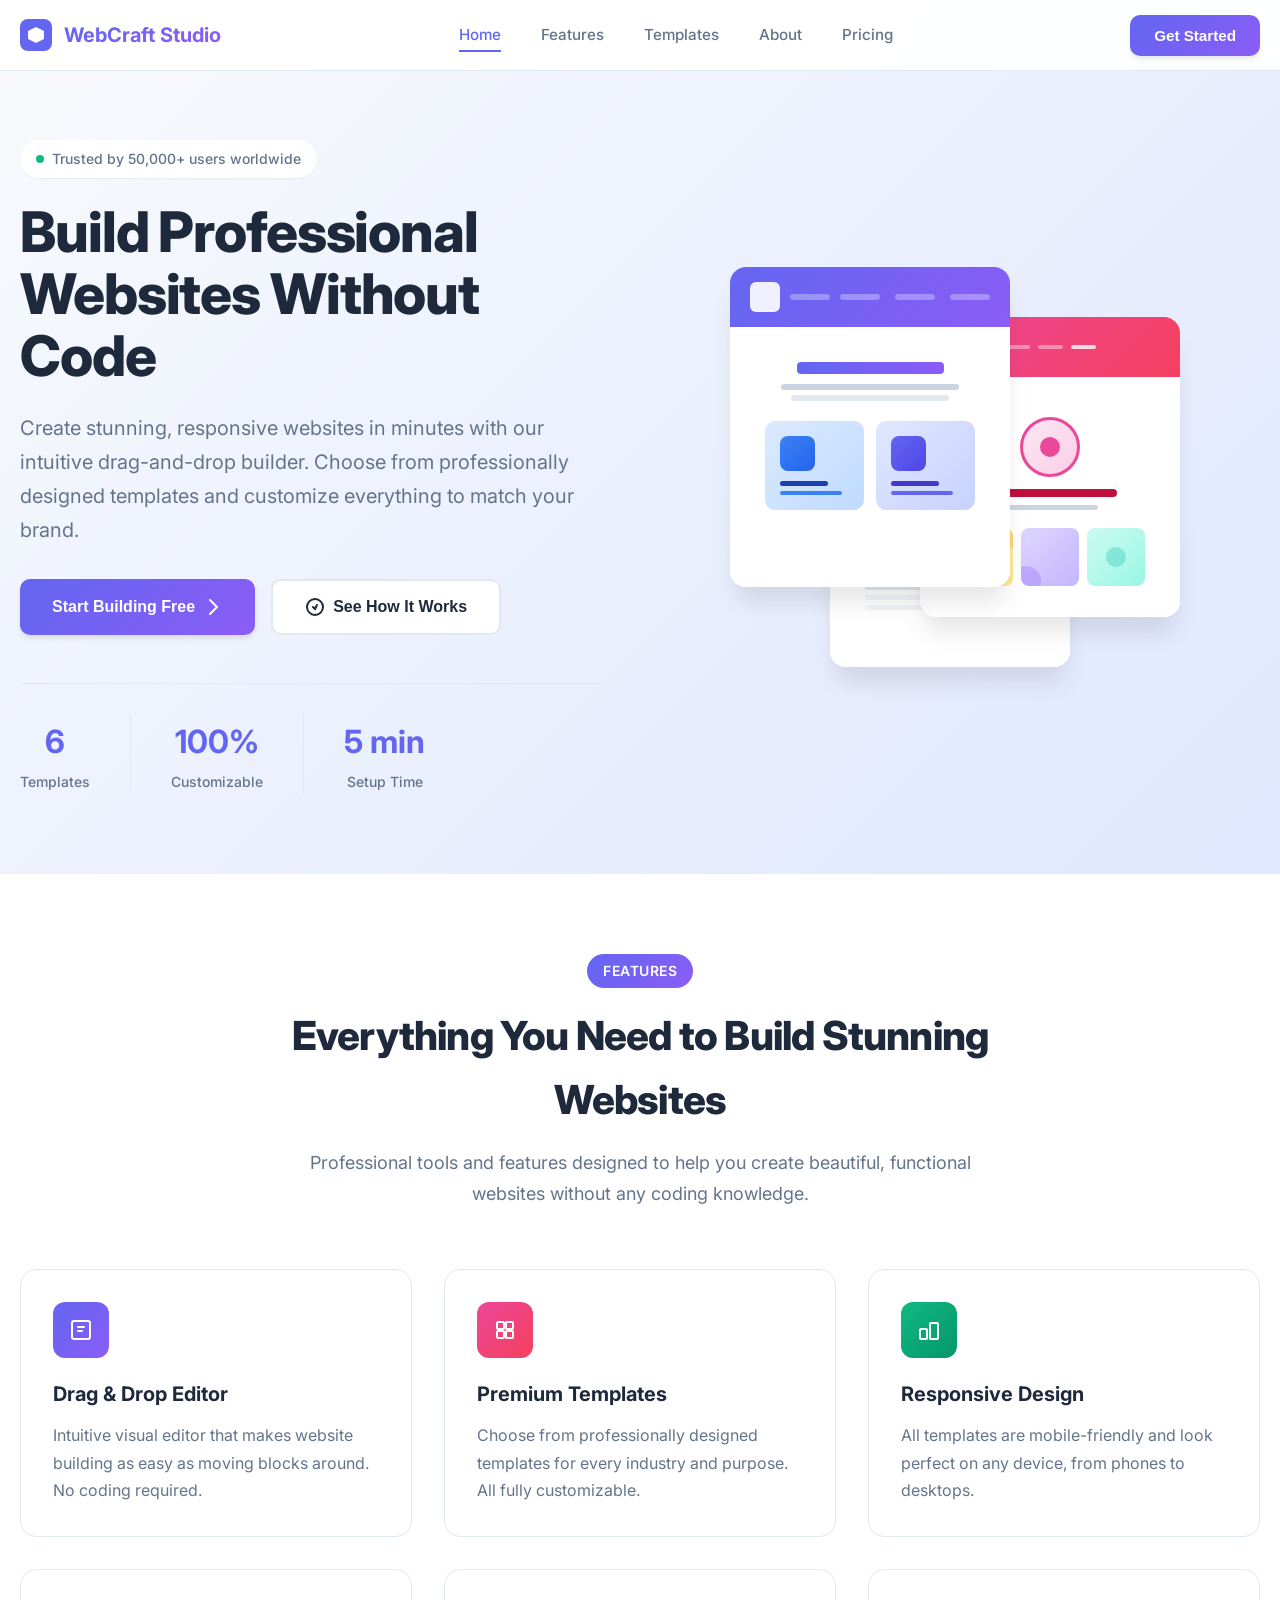
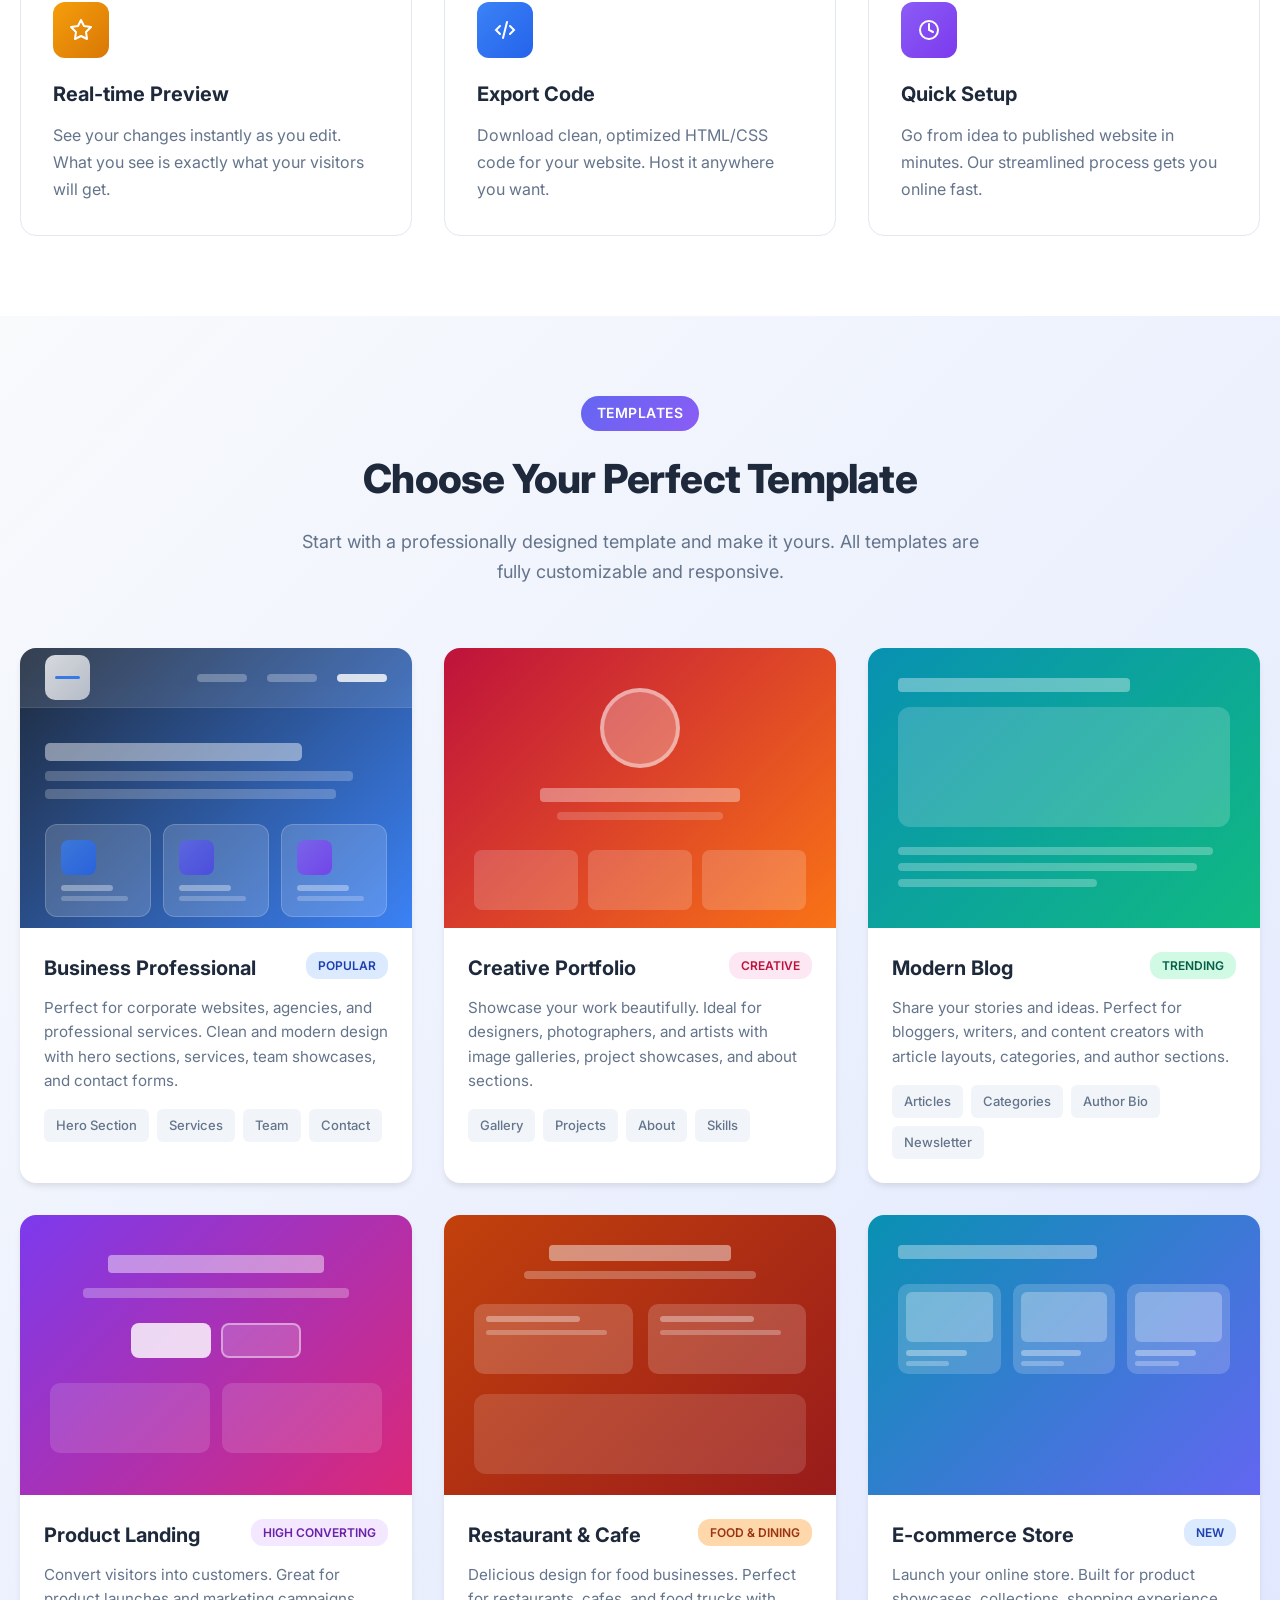
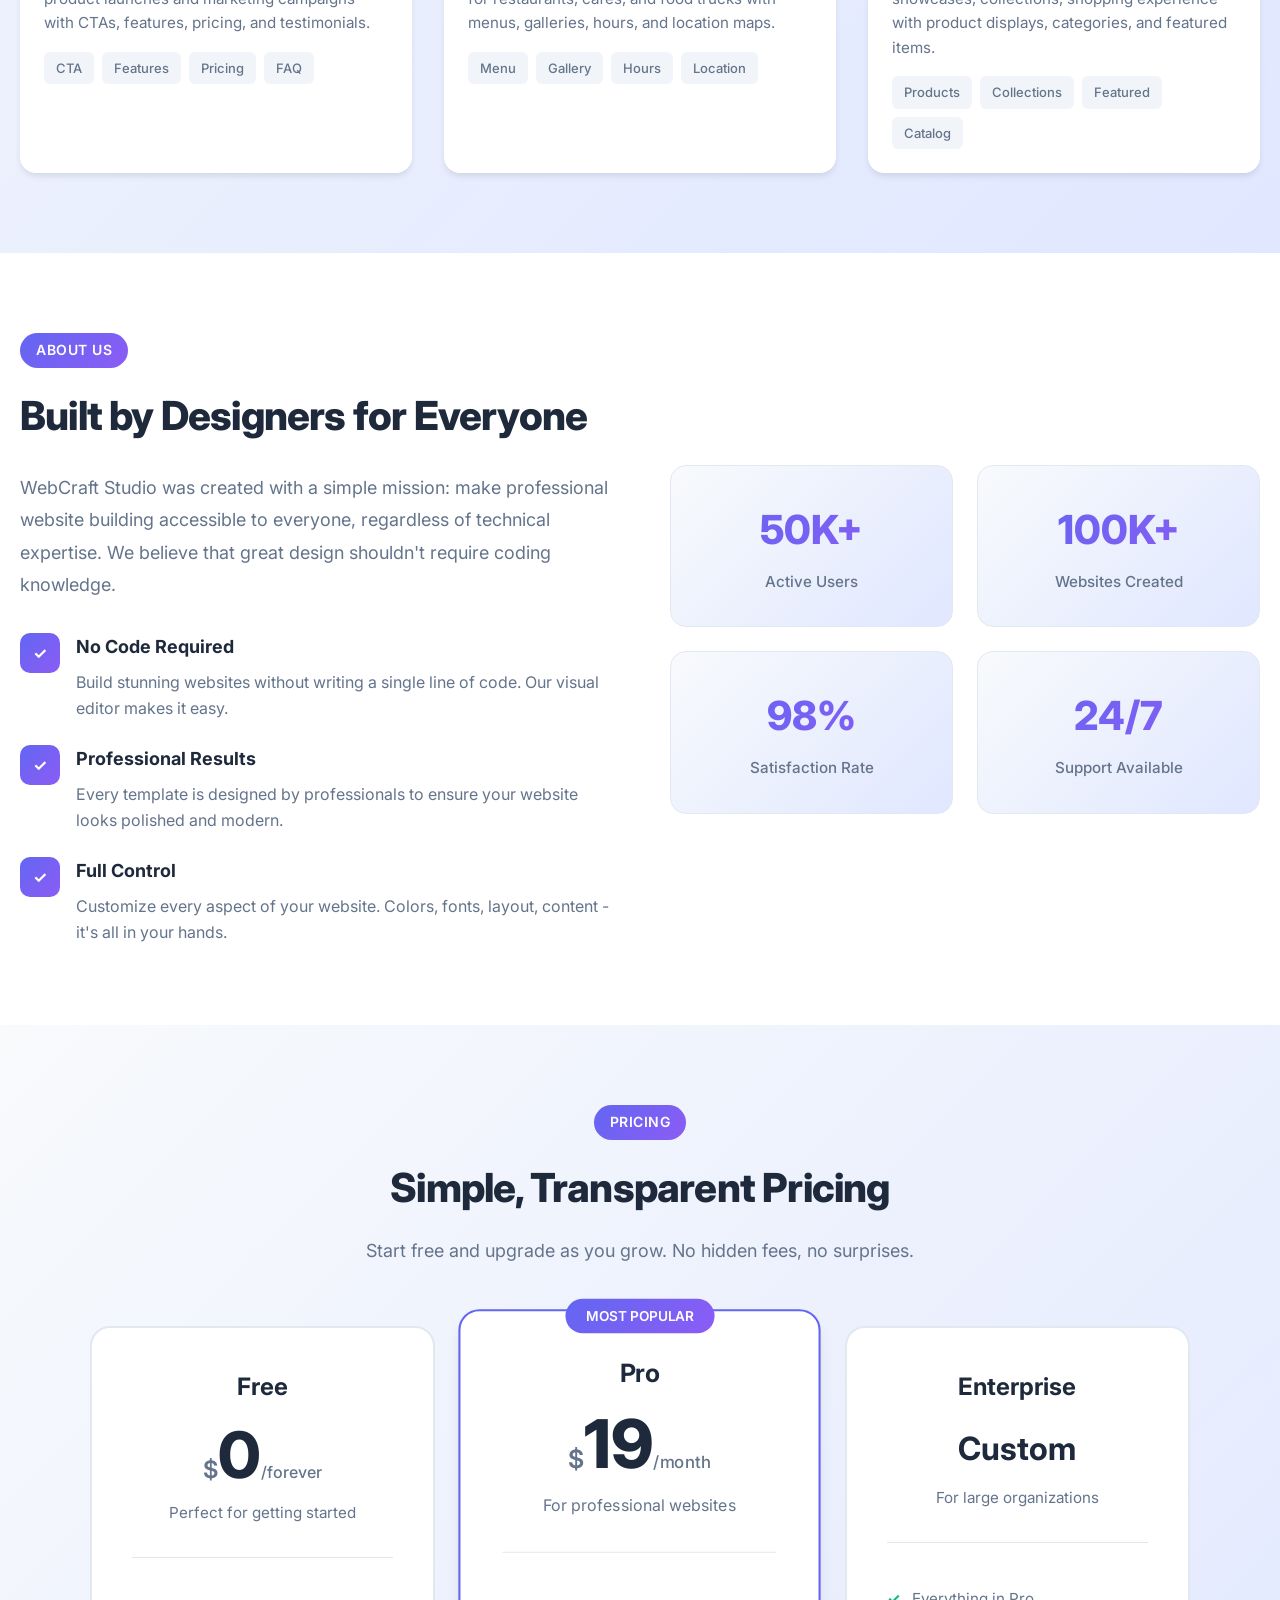
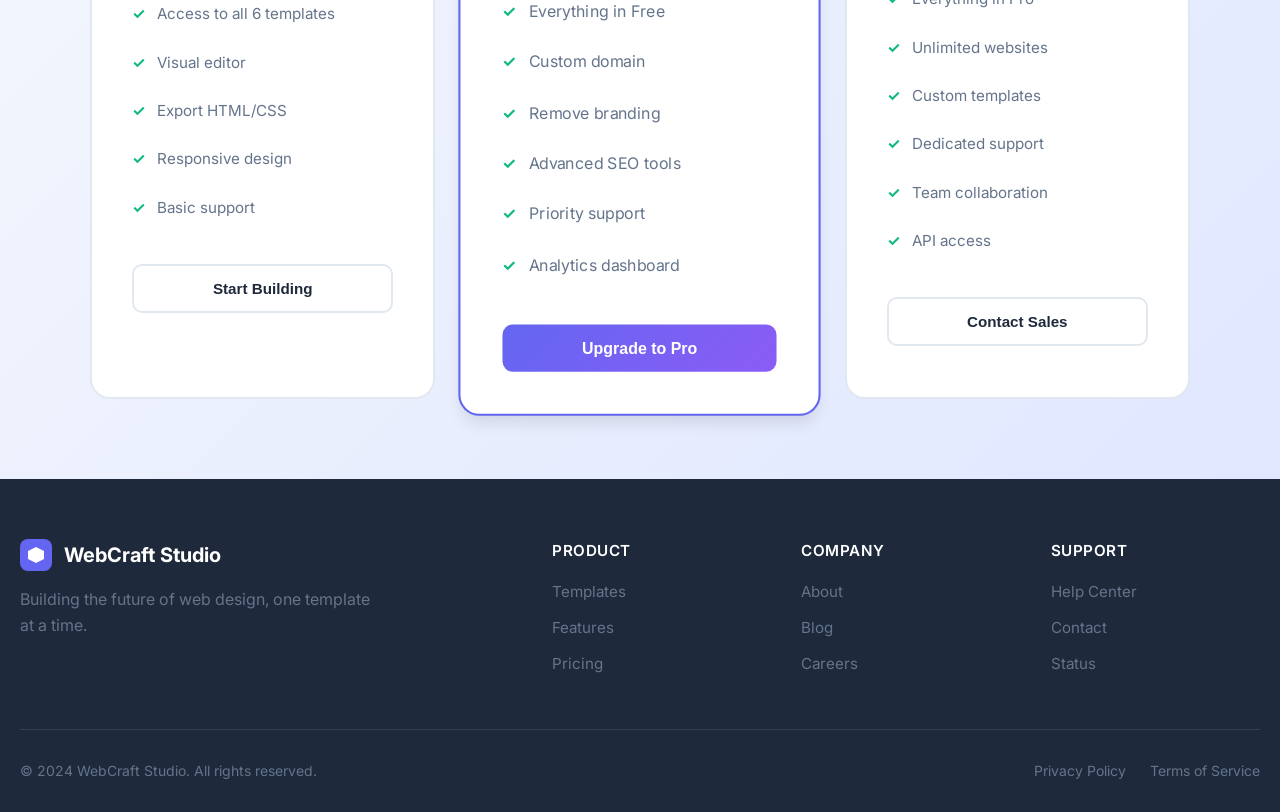
==== commit 8bf8e050: "Frontend" ====
--- a/Frotend/index.html
+++ b/Frotend/index.html
@@ -26,8 +26,8 @@
             </div>
             <ul class="nav-links">
                 <li><a href="#home" class="nav-link active">Home</a></li>
+                <li><a href="#features" class="nav-link">Features</a></li>
                 <li><a href="#templates" class="nav-link">Templates</a></li>
-                <li><a href="#features" class="nav-link">Features</a></li>
                 <li><a href="#about" class="nav-link">About</a></li>
                 <li><a href="#pricing" class="nav-link">Pricing</a></li>
             </ul>
@@ -839,4 +839,4 @@
     <script src="templates.js"></script>
     <script src="script.js"></script>
 </body>
-</html>+</html>
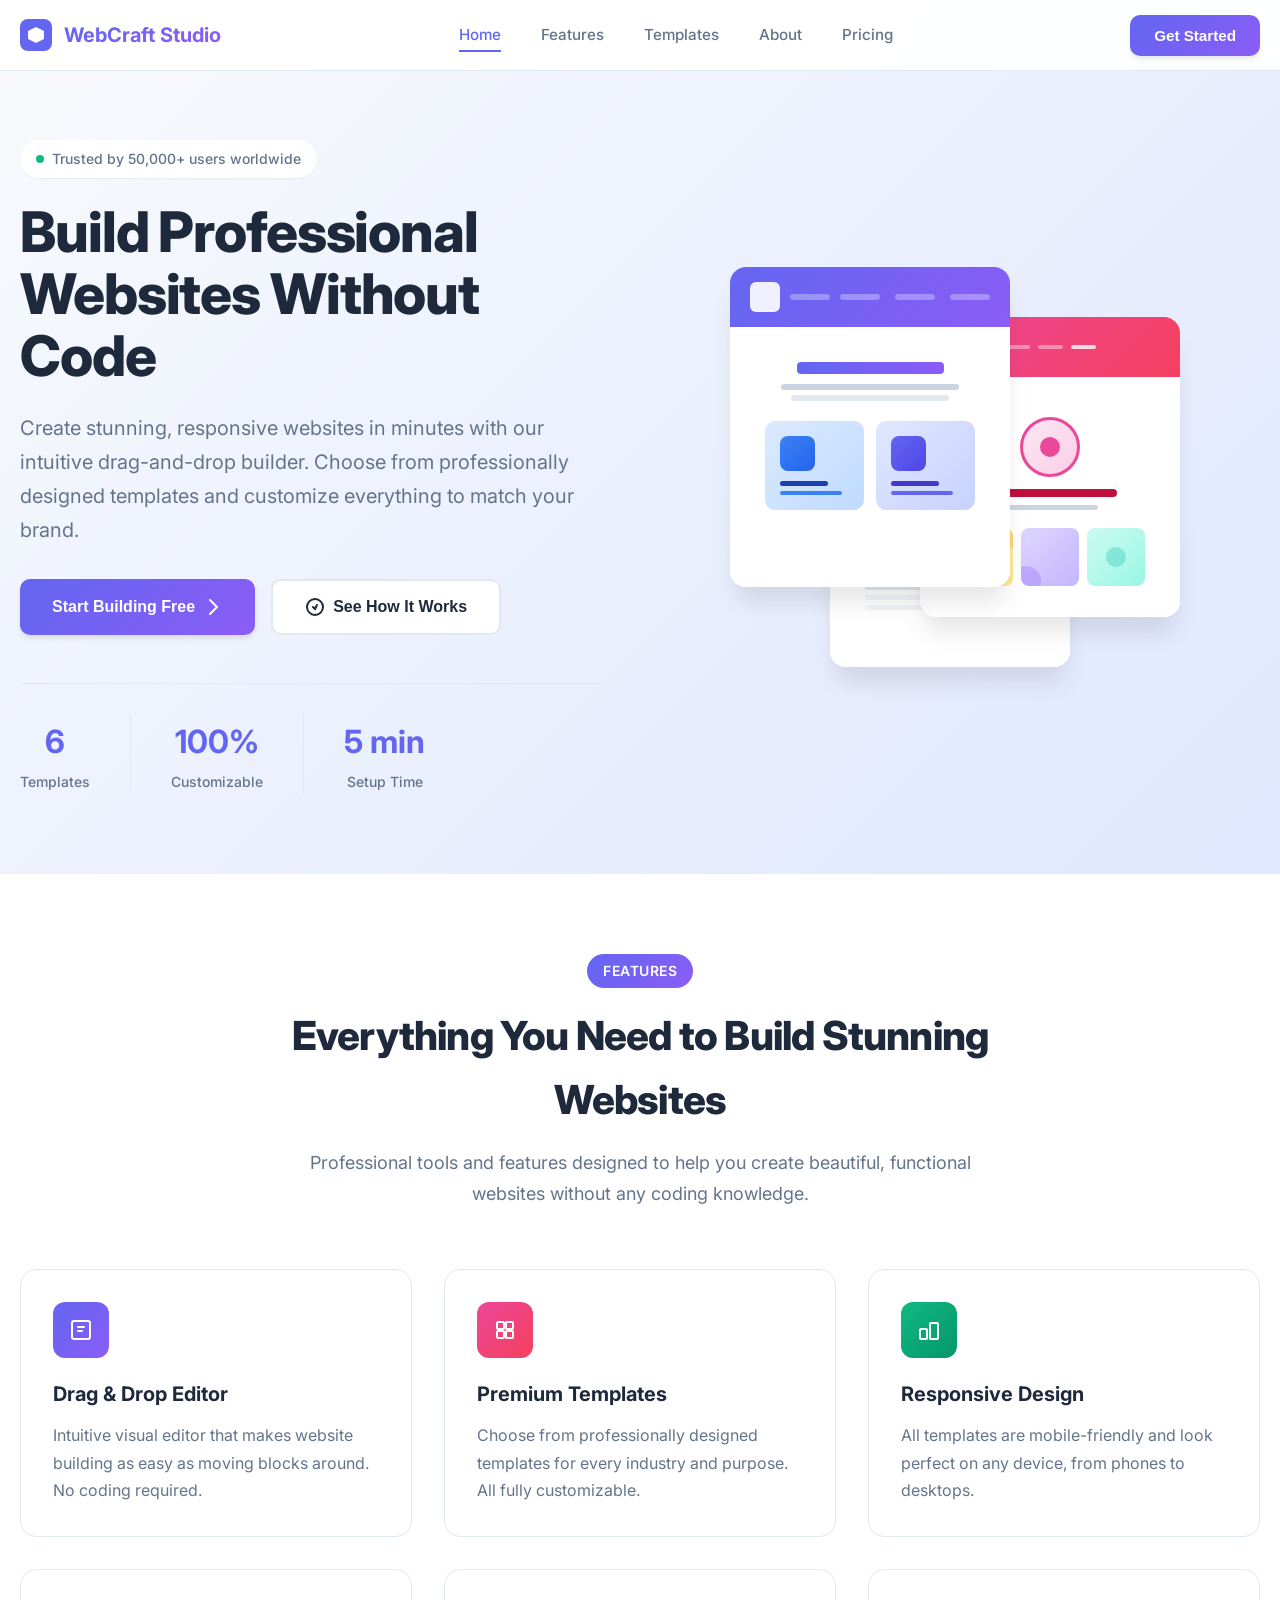
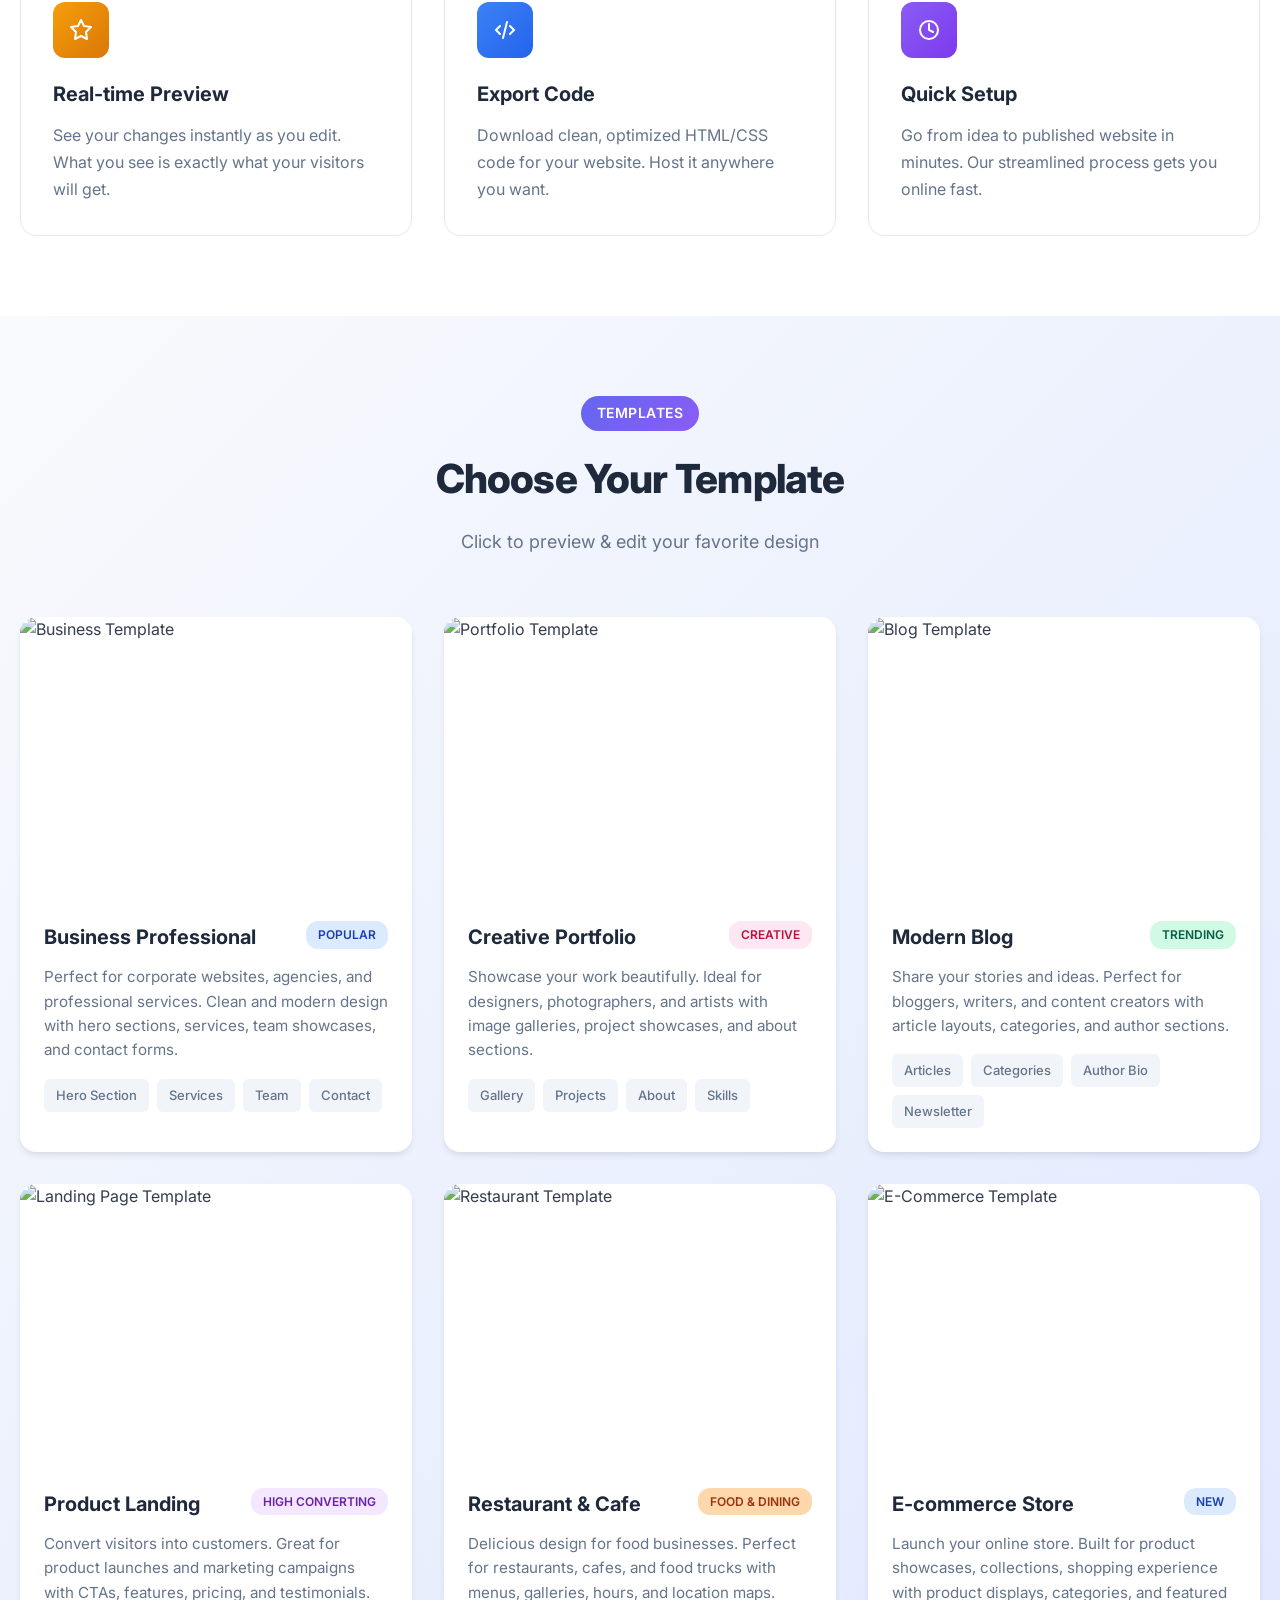
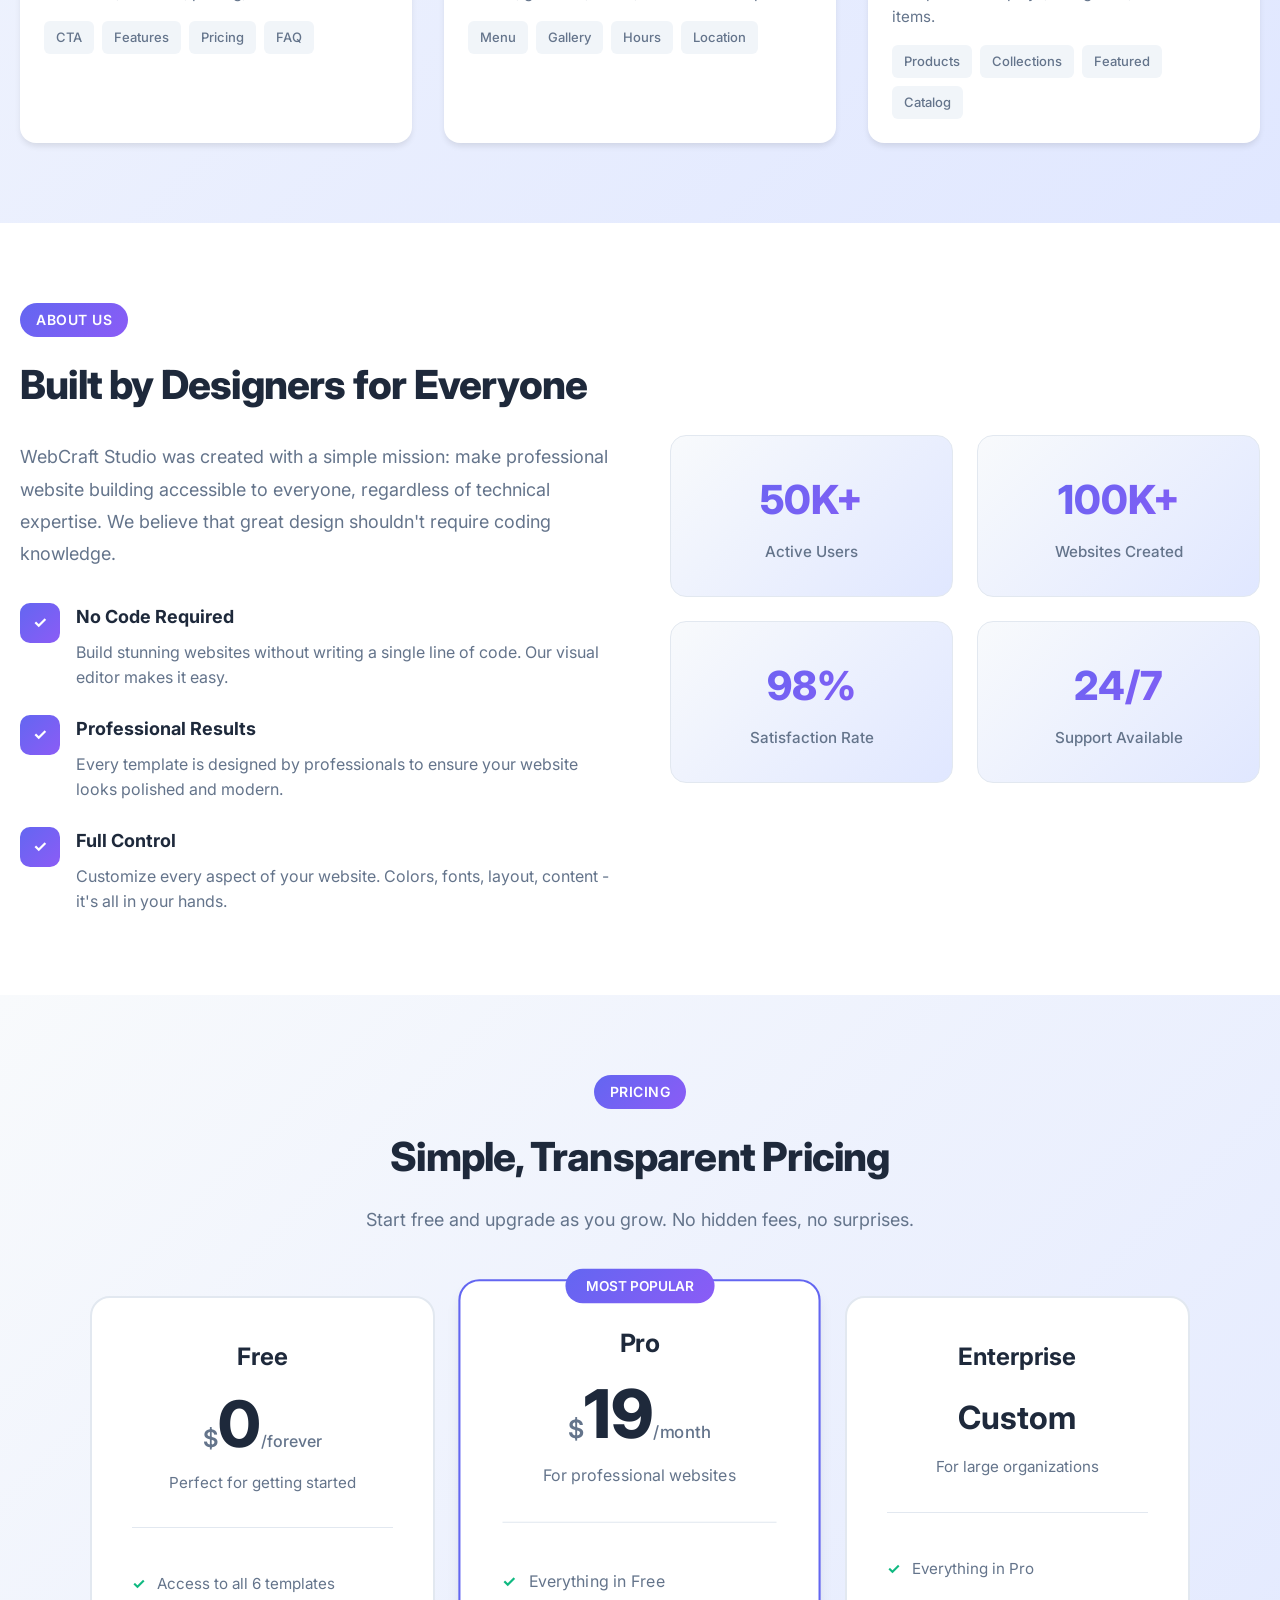
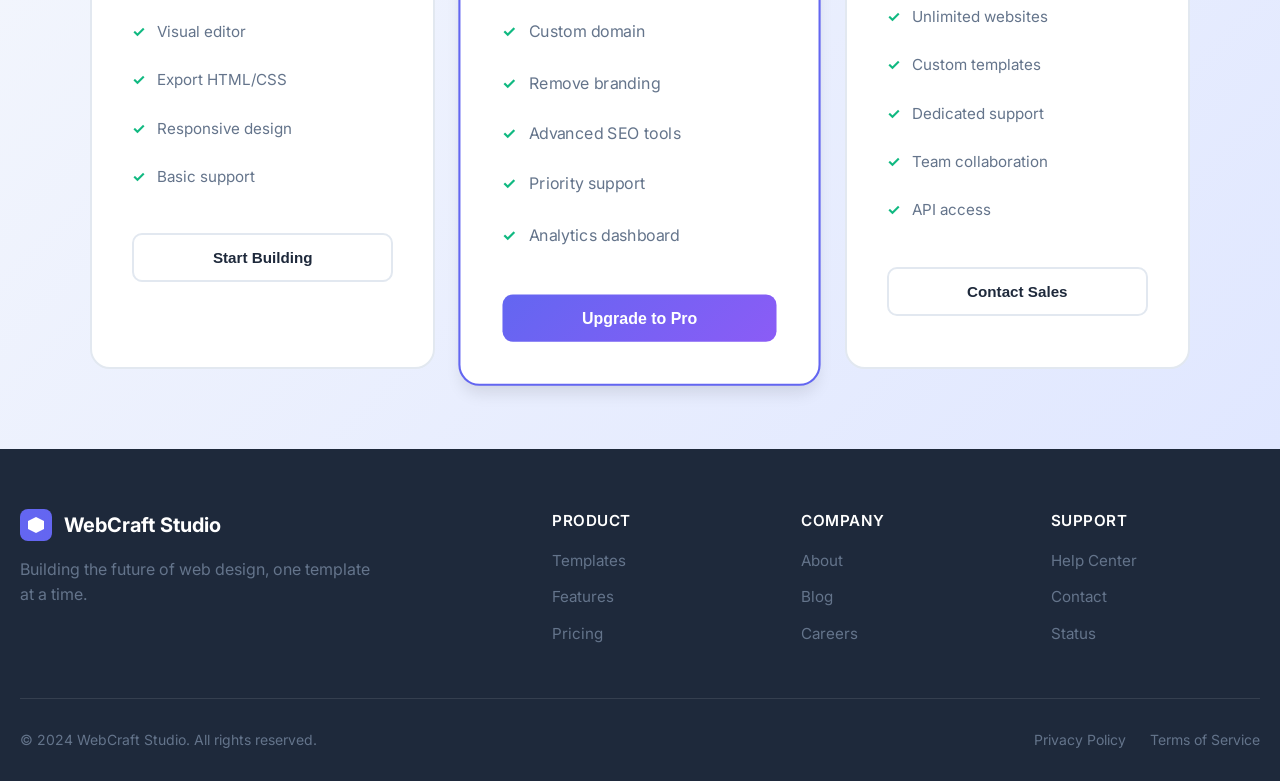
==== commit 733c3712: "index.html" ====
--- a/Frotend/index.html
+++ b/Frotend/index.html
@@ -239,61 +239,30 @@
     </section>
 
     <!-- Templates Section -->
-    <section id="templates" class="templates-section">
-        <div class="section-container">
-            <div class="section-header">
-                <span class="section-badge">Templates</span>
-                <h2 class="section-title">Choose Your Perfect Template</h2>
-                <p class="section-description">Start with a professionally designed template and make it yours. All templates are fully customizable and responsive.</p>
-            </div>
-            <div class="templates-grid">
-                <!-- Template 1: Business -->
-                <div class="template-card" data-template="business">
-                    <div class="template-image" style="background: linear-gradient(135deg, #1e293b 0%, #3b82f6 100%); position: relative; overflow: hidden;">
-                        <div class="template-mockup">
-                            <div class="mockup-header" style="background: rgba(255,255,255,0.12); height: 60px; display: flex; align-items: center; padding: 0 25px; gap: 15px; border-bottom: 1px solid rgba(255,255,255,0.1);">
-                                <div style="width: 45px; height: 45px; background: linear-gradient(135deg, rgba(255,255,255,0.9) 0%, rgba(255,255,255,0.7) 100%); border-radius: 10px; display: flex; align-items: center; justify-content: center;">
-                                    <div style="width: 25px; height: 3px; background: #3b82f6; border-radius: 2px;"></div>
-                                </div>
-                                <div style="flex: 1; display: flex; gap: 20px; justify-content: flex-end;">
-                                    <div style="height: 8px; background: rgba(255,255,255,0.3); border-radius: 4px; width: 50px;"></div>
-                                    <div style="height: 8px; background: rgba(255,255,255,0.3); border-radius: 4px; width: 50px;"></div>
-                                    <div style="height: 8px; background: rgba(255,255,255,0.9); border-radius: 4px; width: 50px;"></div>
-                                </div>
-                            </div>
-                            <div style="padding: 35px 25px;">
-                                <div style="height: 18px; background: rgba(255,255,255,0.5); border-radius: 5px; margin-bottom: 10px; width: 75%;"></div>
-                                <div style="height: 10px; background: rgba(255,255,255,0.25); border-radius: 4px; margin-bottom: 8px; width: 90%;"></div>
-                                <div style="height: 10px; background: rgba(255,255,255,0.25); border-radius: 4px; margin-bottom: 25px; width: 85%;"></div>
-                                <div style="display: grid; grid-template-columns: 1fr 1fr 1fr; gap: 12px;">
-                                    <div style="background: rgba(255,255,255,0.18); border-radius: 12px; padding: 15px; border: 1px solid rgba(255,255,255,0.2);">
-                                        <div style="width: 35px; height: 35px; background: linear-gradient(135deg, rgba(59,130,246,0.8) 0%, rgba(37,99,235,0.9) 100%); border-radius: 8px; margin-bottom: 10px;"></div>
-                                        <div style="height: 6px; background: rgba(255,255,255,0.4); border-radius: 3px; width: 70%; margin-bottom: 5px;"></div>
-                                        <div style="height: 5px; background: rgba(255,255,255,0.25); border-radius: 3px; width: 90%;"></div>
-                                    </div>
-                                    <div style="background: rgba(255,255,255,0.18); border-radius: 12px; padding: 15px; border: 1px solid rgba(255,255,255,0.2);">
-                                        <div style="width: 35px; height: 35px; background: linear-gradient(135deg, rgba(99,102,241,0.8) 0%, rgba(79,70,229,0.9) 100%); border-radius: 8px; margin-bottom: 10px;"></div>
-                                        <div style="height: 6px; background: rgba(255,255,255,0.4); border-radius: 3px; width: 70%; margin-bottom: 5px;"></div>
-                                        <div style="height: 5px; background: rgba(255,255,255,0.25); border-radius: 3px; width: 90%;"></div>
-                                    </div>
-                                    <div style="background: rgba(255,255,255,0.18); border-radius: 12px; padding: 15px; border: 1px solid rgba(255,255,255,0.2);">
-                                        <div style="width: 35px; height: 35px; background: linear-gradient(135deg, rgba(139,92,246,0.8) 0%, rgba(124,58,237,0.9) 100%); border-radius: 8px; margin-bottom: 10px;"></div>
-                                        <div style="height: 6px; background: rgba(255,255,255,0.4); border-radius: 3px; width: 70%; margin-bottom: 5px;"></div>
-                                        <div style="height: 5px; background: rgba(255,255,255,0.25); border-radius: 3px; width: 90%;"></div>
-                                    </div>
-                                </div>
-                            </div>
-                        </div>
-                        <div class="template-overlay">
-                            <button class="btn-preview" onclick="selectTemplate('business')">
+<section id="templates" class="templates-section">
+  <div class="section-container">
+    <div class="section-header">
+      <span class="section-badge">Templates</span>
+      <h2 class="section-title">Choose Your Template</h2>
+      <p class="section-description">Click to preview & edit your favorite design</p>
+    </div>
+
+    <div class="templates-grid">
+
+      <!-- Business Template -->
+      <div class="template-card" onclick="selectTemplate('business')">
+        <div class="template-image">
+          <img src="https://psd.graphics/wp-content/uploads/2016/02/Professional-Business-Website-Template-Free-PSD-preview2.jpg" class="template-mockup" alt="Business Template">
+          <div class="template-overlay">
+                            <button class="btn-preview" onclick="selectTemplate('restaurant')">
                                 Select Template
                                 <svg width="16" height="16" viewBox="0 0 16 16" fill="none">
                                     <path d="M6 3L11 8L6 13" stroke="currentColor" stroke-width="2" stroke-linecap="round"/>
                                 </svg>
                             </button>
                         </div>
-                    </div>
-                    <div class="template-info">
+        </div>
+        <div class="template-info">
                         <div class="template-header">
                             <h3>Business Professional</h3>
                             <span class="template-badge popular">Popular</span>
@@ -306,33 +275,22 @@
                             <span class="feature-tag">Contact</span>
                         </div>
                     </div>
-                </div>
-
-                <!-- Template 2: Portfolio -->
-                <div class="template-card" data-template="portfolio">
-                    <div class="template-image" style="background: linear-gradient(135deg, #be123c 0%, #f97316 100%); position: relative; overflow: hidden;">
-                        <div class="template-mockup">
-                            <div style="padding: 40px 30px; text-align: center;">
-                                <div style="width: 80px; height: 80px; background: rgba(255,255,255,0.3); border-radius: 50%; margin: 0 auto 20px; border: 4px solid rgba(255,255,255,0.5);"></div>
-                                <div style="height: 14px; background: rgba(255,255,255,0.4); border-radius: 4px; margin: 0 auto 10px; width: 60%;"></div>
-                                <div style="height: 8px; background: rgba(255,255,255,0.2); border-radius: 4px; margin: 0 auto 30px; width: 50%;"></div>
-                                <div style="display: grid; grid-template-columns: 1fr 1fr 1fr; gap: 10px;">
-                                    <div style="height: 60px; background: rgba(255,255,255,0.2); border-radius: 8px;"></div>
-                                    <div style="height: 60px; background: rgba(255,255,255,0.2); border-radius: 8px;"></div>
-                                    <div style="height: 60px; background: rgba(255,255,255,0.2); border-radius: 8px;"></div>
-                                </div>
-                            </div>
-                        </div>
-                        <div class="template-overlay">
-                            <button class="btn-preview" onclick="selectTemplate('portfolio')">
+      </div>
+
+      <!-- Portfolio Template -->
+      <div class="template-card" onclick="selectTemplate('portfolio')">
+        <div class="template-image">
+          <img src="https://w3layouts.com/wp-content/uploads/2023/10/UI-Portfolio-Website-Template-scaled-1.jpg" class="template-mockup" alt="Portfolio Template">
+          <div class="template-overlay">
+                            <button class="btn-preview" onclick="selectTemplate('restaurant')">
                                 Select Template
                                 <svg width="16" height="16" viewBox="0 0 16 16" fill="none">
                                     <path d="M6 3L11 8L6 13" stroke="currentColor" stroke-width="2" stroke-linecap="round"/>
                                 </svg>
                             </button>
                         </div>
-                    </div>
-                    <div class="template-info">
+        </div>
+        <div class="template-info">
                         <div class="template-header">
                             <h3>Creative Portfolio</h3>
                             <span class="template-badge creative">Creative</span>
@@ -345,30 +303,22 @@
                             <span class="feature-tag">Skills</span>
                         </div>
                     </div>
-                </div>
-
-                <!-- Template 3: Blog -->
-                <div class="template-card" data-template="blog">
-                    <div class="template-image" style="background: linear-gradient(135deg, #0891b2 0%, #10b981 100%); position: relative; overflow: hidden;">
-                        <div class="template-mockup">
-                            <div style="padding: 30px;">
-                                <div style="height: 14px; background: rgba(255,255,255,0.4); border-radius: 4px; margin-bottom: 15px; width: 70%;"></div>
-                                <div style="height: 120px; background: rgba(255,255,255,0.2); border-radius: 12px; margin-bottom: 20px;"></div>
-                                <div style="height: 8px; background: rgba(255,255,255,0.3); border-radius: 4px; margin-bottom: 8px; width: 95%;"></div>
-                                <div style="height: 8px; background: rgba(255,255,255,0.3); border-radius: 4px; margin-bottom: 8px; width: 90%;"></div>
-                                <div style="height: 8px; background: rgba(255,255,255,0.3); border-radius: 4px; width: 60%;"></div>
-                            </div>
-                        </div>
-                        <div class="template-overlay">
-                            <button class="btn-preview" onclick="selectTemplate('blog')">
+      </div>
+
+      <!-- Blog Template -->
+      <div class="template-card" onclick="selectTemplate('blog')">
+        <div class="template-image">
+          <img src="https://tse2.mm.bing.net/th/id/OIP.DTiU0MpbfUkMt5fK04evcwHaGB?pid=Api&P=0&h=180" class="template-mockup" alt="Blog Template">
+          <div class="template-overlay">
+                            <button class="btn-preview" onclick="selectTemplate('restaurant')">
                                 Select Template
                                 <svg width="16" height="16" viewBox="0 0 16 16" fill="none">
                                     <path d="M6 3L11 8L6 13" stroke="currentColor" stroke-width="2" stroke-linecap="round"/>
                                 </svg>
                             </button>
                         </div>
-                    </div>
-                    <div class="template-info">
+        </div>
+        <div class="template-info">
                         <div class="template-header">
                             <h3>Modern Blog</h3>
                             <span class="template-badge trending">Trending</span>
@@ -381,35 +331,22 @@
                             <span class="feature-tag">Newsletter</span>
                         </div>
                     </div>
-                </div>
-
-                <!-- Template 4: Landing Page -->
-                <div class="template-card" data-template="landing">
-                    <div class="template-image" style="background: linear-gradient(135deg, #7c3aed 0%, #db2777 100%); position: relative; overflow: hidden;">
-                        <div class="template-mockup">
-                            <div style="padding: 40px 30px; text-align: center;">
-                                <div style="height: 18px; background: rgba(255,255,255,0.5); border-radius: 4px; margin: 0 auto 15px; width: 65%;"></div>
-                                <div style="height: 10px; background: rgba(255,255,255,0.3); border-radius: 4px; margin: 0 auto 25px; width: 80%;"></div>
-                                <div style="display: flex; gap: 10px; justify-content: center; margin-bottom: 25px;">
-                                    <div style="width: 80px; height: 35px; background: rgba(255,255,255,0.9); border-radius: 8px;"></div>
-                                    <div style="width: 80px; height: 35px; background: rgba(255,255,255,0.2); border-radius: 8px; border: 2px solid rgba(255,255,255,0.5);"></div>
-                                </div>
-                                <div style="display: grid; grid-template-columns: 1fr 1fr; gap: 12px;">
-                                    <div style="height: 70px; background: rgba(255,255,255,0.15); border-radius: 10px;"></div>
-                                    <div style="height: 70px; background: rgba(255,255,255,0.15); border-radius: 10px;"></div>
-                                </div>
-                            </div>
-                        </div>
-                        <div class="template-overlay">
-                            <button class="btn-preview" onclick="selectTemplate('landing')">
+      </div>
+
+      <!-- Landing Page Template -->
+      <div class="template-card" onclick="selectTemplate('landing')">
+        <div class="template-image">
+          <img src="https://tse2.mm.bing.net/th/id/OIP.pH4cogyNWv5ii6rOZu4cVAHaD8?pid=Api&P=0&h=180" class="template-mockup" alt="Landing Page Template">
+          <div class="template-overlay">
+                            <button class="btn-preview" onclick="selectTemplate('restaurant')">
                                 Select Template
                                 <svg width="16" height="16" viewBox="0 0 16 16" fill="none">
                                     <path d="M6 3L11 8L6 13" stroke="currentColor" stroke-width="2" stroke-linecap="round"/>
                                 </svg>
                             </button>
                         </div>
-                    </div>
-                    <div class="template-info">
+        </div>
+        <div class="template-info">
                         <div class="template-header">
                             <h3>Product Landing</h3>
                             <span class="template-badge converting">High Converting</span>
@@ -422,29 +359,13 @@
                             <span class="feature-tag">FAQ</span>
                         </div>
                     </div>
-                </div>
-
-                <!-- Template 5: Restaurant -->
-                <div class="template-card" data-template="restaurant">
-                    <div class="template-image" style="background: linear-gradient(135deg, #c2410c 0%, #991b1b 100%); position: relative; overflow: hidden;">
-                        <div class="template-mockup">
-                            <div style="padding: 30px; text-align: center;">
-                                <div style="height: 16px; background: rgba(255,255,255,0.5); border-radius: 4px; margin: 0 auto 10px; width: 55%;"></div>
-                                <div style="height: 8px; background: rgba(255,255,255,0.3); border-radius: 4px; margin: 0 auto 25px; width: 70%;"></div>
-                                <div style="display: grid; grid-template-columns: 1fr 1fr; gap: 15px; margin-bottom: 20px;">
-                                    <div style="height: 70px; background: rgba(255,255,255,0.2); border-radius: 10px; padding: 12px;">
-                                        <div style="height: 6px; background: rgba(255,255,255,0.4); border-radius: 3px; margin-bottom: 8px; width: 70%;"></div>
-                                        <div style="height: 5px; background: rgba(255,255,255,0.3); border-radius: 3px; width: 90%;"></div>
-                                    </div>
-                                    <div style="height: 70px; background: rgba(255,255,255,0.2); border-radius: 10px; padding: 12px;">
-                                        <div style="height: 6px; background: rgba(255,255,255,0.4); border-radius: 3px; margin-bottom: 8px; width: 70%;"></div>
-                                        <div style="height: 5px; background: rgba(255,255,255,0.3); border-radius: 3px; width: 90%;"></div>
-                                    </div>
-                                </div>
-                                <div style="height: 80px; background: rgba(255,255,255,0.15); border-radius: 12px;"></div>
-                            </div>
-                        </div>
-                        <div class="template-overlay">
+      </div>
+
+      <!-- Restaurant Template -->
+      <div class="template-card" onclick="selectTemplate('restaurant')">
+        <div class="template-image">
+          <img src="https://i.ytimg.com/vi/ajtLKcOF7RM/maxresdefault.jpg" class="template-mockup" alt="Restaurant Template">
+          <div class="template-overlay">
                             <button class="btn-preview" onclick="selectTemplate('restaurant')">
                                 Select Template
                                 <svg width="16" height="16" viewBox="0 0 16 16" fill="none">
@@ -452,8 +373,8 @@
                                 </svg>
                             </button>
                         </div>
-                    </div>
-                    <div class="template-info">
+        </div>
+        <div class="template-info">
                         <div class="template-header">
                             <h3>Restaurant & Cafe</h3>
                             <span class="template-badge food">Food & Dining</span>
@@ -466,43 +387,23 @@
                             <span class="feature-tag">Location</span>
                         </div>
                     </div>
-                </div>
-
-                <!-- Template 6: E-commerce (NEW) -->
-                <div class="template-card" data-template="ecommerce">
-                    <div class="template-image" style="background: linear-gradient(135deg, #0891b2 0%, #6366f1 100%); position: relative; overflow: hidden;">
-                        <div class="template-mockup">
-                            <div style="padding: 30px;">
-                                <div style="height: 14px; background: rgba(255,255,255,0.4); border-radius: 4px; margin-bottom: 25px; width: 60%;"></div>
-                                <div style="display: grid; grid-template-columns: 1fr 1fr 1fr; gap: 12px; margin-bottom: 20px;">
-                                    <div style="background: rgba(255,255,255,0.2); border-radius: 10px; padding: 8px;">
-                                        <div style="height: 50px; background: rgba(255,255,255,0.3); border-radius: 6px; margin-bottom: 8px;"></div>
-                                        <div style="height: 6px; background: rgba(255,255,255,0.4); border-radius: 3px; margin-bottom: 5px; width: 70%;"></div>
-                                        <div style="height: 5px; background: rgba(255,255,255,0.3); border-radius: 3px; width: 50%;"></div>
-                                    </div>
-                                    <div style="background: rgba(255,255,255,0.2); border-radius: 10px; padding: 8px;">
-                                        <div style="height: 50px; background: rgba(255,255,255,0.3); border-radius: 6px; margin-bottom: 8px;"></div>
-                                        <div style="height: 6px; background: rgba(255,255,255,0.4); border-radius: 3px; margin-bottom: 5px; width: 70%;"></div>
-                                        <div style="height: 5px; background: rgba(255,255,255,0.3); border-radius: 3px; width: 50%;"></div>
-                                    </div>
-                                    <div style="background: rgba(255,255,255,0.2); border-radius: 10px; padding: 8px;">
-                                        <div style="height: 50px; background: rgba(255,255,255,0.3); border-radius: 6px; margin-bottom: 8px;"></div>
-                                        <div style="height: 6px; background: rgba(255,255,255,0.4); border-radius: 3px; margin-bottom: 5px; width: 70%;"></div>
-                                        <div style="height: 5px; background: rgba(255,255,255,0.3); border-radius: 3px; width: 50%;"></div>
-                                    </div>
-                                </div>
-                            </div>
-                        </div>
-                        <div class="template-overlay">
-                            <button class="btn-preview" onclick="selectTemplate('ecommerce')">
+      </div>
+
+      <!-- E-Commerce Template -->
+      <div class="template-card" onclick="selectTemplate('ecommerce')">
+        <div class="template-image">
+          <img src="https://tse1.mm.bing.net/th/id/OIP.4pm1olIMoMYUBCJ3RR0-mQAAAA?pid=Api&P=0&h=180" class="template-mockup" alt="E-Commerce Template">
+          <div class="template-overlay">
+                            <button class="btn-preview" onclick="selectTemplate('restaurant')">
                                 Select Template
                                 <svg width="16" height="16" viewBox="0 0 16 16" fill="none">
                                     <path d="M6 3L11 8L6 13" stroke="currentColor" stroke-width="2" stroke-linecap="round"/>
                                 </svg>
                             </button>
                         </div>
-                    </div>
-                    <div class="template-info">
+        </div>
+        
+        <div class="template-info">
                         <div class="template-header">
                             <h3>E-commerce Store</h3>
                             <span class="template-badge new">New</span>
@@ -515,10 +416,11 @@
                             <span class="feature-tag">Catalog</span>
                         </div>
                     </div>
-                </div>
-            </div>
-        </div>
-    </section>
+
+    </div>
+  </div>
+</section>
+
 
     <!-- About Section -->
     <section id="about" class="about-section">
